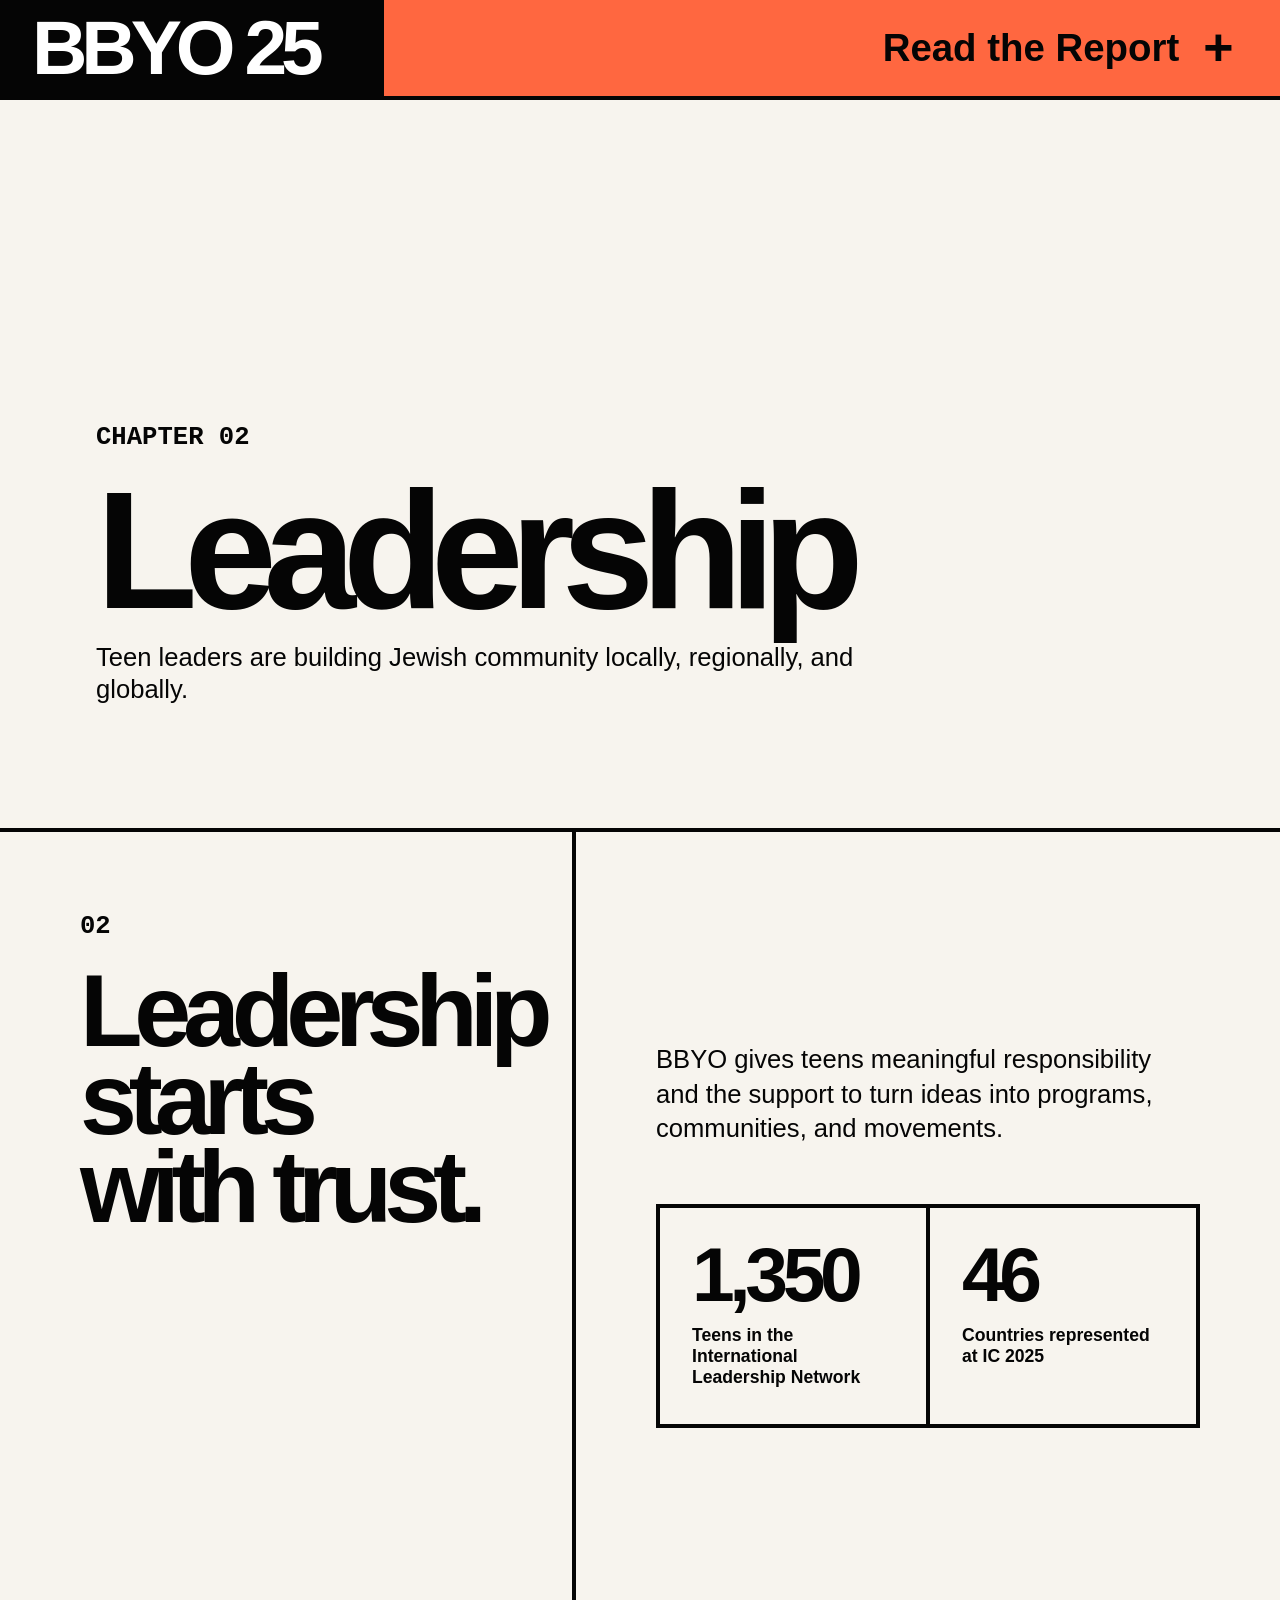
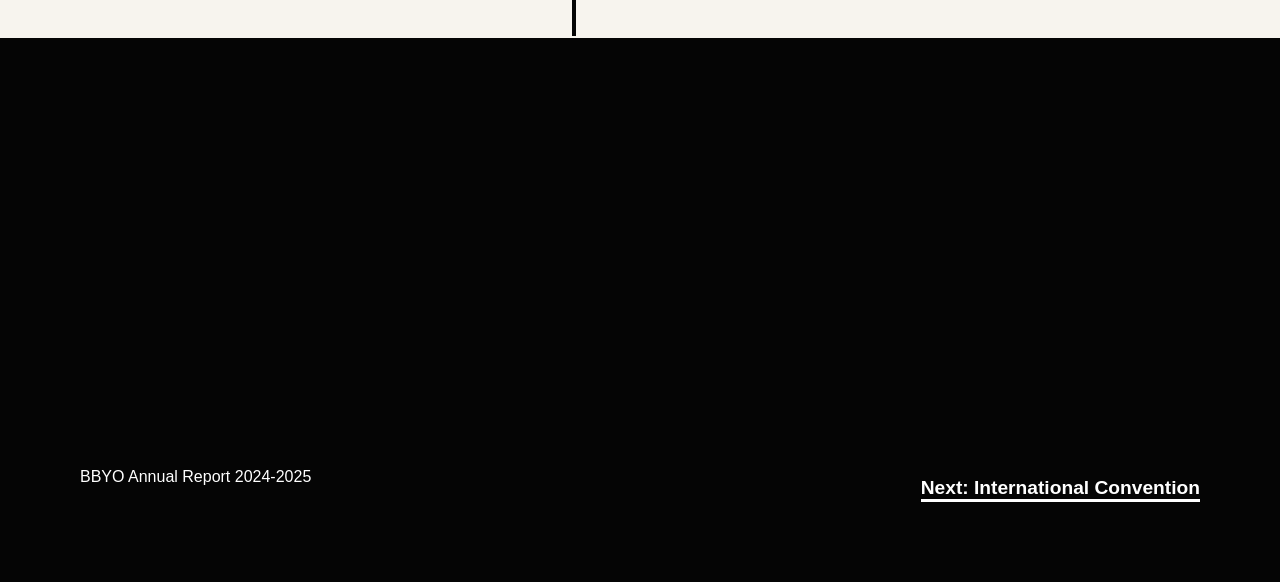
==== leadership.html @ 99edbc3a "Add files via upload" ====
<!DOCTYPE html>
<html lang="en">
<head>
  <meta charset="utf-8">
  <meta name="viewport" content="width=device-width, initial-scale=1">
  <title>Leadership - BBYO FY2025 Annual Report</title>
  <link rel="stylesheet" href="style.css">
  <script src="script.js" defer></script>
</head>

<body>
  <header class="site-header">
    <a class="site-logo" href="index.html" aria-label="BBYO FY2025 home">BBYO 25</a>
    <button class="report-toggle" type="button" aria-expanded="false" aria-controls="report-menu">
      <span>Read the Report</span>
      <span class="toggle-mark" aria-hidden="true">+</span>
    </button>
  </header>

  <div class="report-menu" id="report-menu" aria-hidden="true">
    <div class="report-menu-top">
      <h2>Report Chapters</h2>
      <button class="report-close" type="button" aria-label="Close report menu">x</button>
    </div>

    <nav class="chapter-menu" aria-label="Report chapters">
      <a href="index.html#numbers"><span>01</span>Year in Numbers</a>
      <a href="leadership.html"><span>02</span>Leadership</a>
      <a href="index.html#ic"><span>03</span>International Convention</a>
      <a href="index.html#global"><span>04</span>Global Reach</a>
      <a href="index.html#stories"><span>05</span>Impact Stories</a>
    </nav>

    <p class="report-menu-foot">BBYO Annual Report 2024-2025</p>
  </div>

  <main>
    <section class="hero">
      <p class="eyebrow">Chapter 02</p>
      <h1>Leadership</h1>
      <p>
        Teen leaders are building Jewish community locally, regionally,
        and globally.
      </p>
    </section>

    <section class="chapter-section">
      <aside class="chapter-aside">
        <p class="section-number">02</p>
        <h2>Leadership starts with trust.</h2>
      </aside>

      <div class="chapter-content">
        <p>
          BBYO gives teens meaningful responsibility and the support to turn
          ideas into programs, communities, and movements.
        </p>

        <div class="stat-grid">
          <article class="stat-card">
            <strong>1,350</strong>
            <span>Teens in the International Leadership Network</span>
          </article>

          <article class="stat-card">
            <strong>46</strong>
            <span>Countries represented at IC 2025</span>
          </article>
        </div>
      </div>
    </section>
  </main>

  <footer class="site-footer">
    <p>BBYO Annual Report 2024-2025</p>
    <a href="index.html#ic">Next: International Convention</a>
  </footer>
</body>
</html>
---- style.css ----
:root {
  --ink: #050505;
  --paper: #f7f4ee;
  --orange: #ff6740;
  --line: #050505;
}

* {
  box-sizing: border-box;
}

html {
  min-width: 320px;
  scroll-behavior: smooth;
}

body {
  margin: 0;
  color: var(--ink);
  background: var(--paper);
  font-family: Arial, Helvetica, sans-serif;
}

body.menu-open {
  overflow: hidden;
}

a {
  color: inherit;
}

p,
h1,
h2,
h3 {
  margin-top: 0;
}

.site-header {
  position: sticky;
  top: 0;
  z-index: 20;
  display: grid;
  grid-template-columns: 30% 70%;
  min-height: 96px;
  border-bottom: 4px solid var(--line);
}

.site-logo,
.report-toggle {
  display: flex;
  align-items: center;
  min-height: 96px;
  border: 0;
  color: #fff;
  text-decoration: none;
}

.site-logo {
  padding: 0 2rem;
  background: var(--ink);
  font-size: clamp(2rem, 6vw, 5.5rem);
  font-weight: 900;
  line-height: 0.9;
  letter-spacing: -0.08em;
}

.report-toggle {
  justify-content: flex-end;
  gap: 1.5rem;
  width: 100%;
  padding: 0 3rem;
  color: var(--ink);
  background: var(--orange);
  font: inherit;
  font-size: clamp(1.25rem, 3vw, 3rem);
  font-weight: 800;
  cursor: pointer;
}

.toggle-mark {
  width: 1ch;
  font-size: 1.35em;
  line-height: 1;
}

.report-menu {
  position: fixed;
  inset: 0;
  z-index: 30;
  display: grid;
  grid-template-rows: auto 1fr auto;
  padding: clamp(1.5rem, 4vw, 3rem);
  background: var(--orange);
  transform: translateY(-100%);
  visibility: hidden;
  transition: transform 260ms ease, visibility 260ms ease;
}

body.menu-open .report-menu {
  transform: translateY(0);
  visibility: visible;
}

.report-menu-top {
  display: flex;
  align-items: start;
  justify-content: space-between;
  gap: 2rem;
}

.report-menu-top h2 {
  font-size: clamp(2rem, 4vw, 4rem);
  line-height: 1;
}

.report-close {
  border: 0;
  background: transparent;
  color: var(--ink);
  font: inherit;
  font-size: clamp(2rem, 5vw, 4rem);
  font-weight: 800;
  line-height: 0.8;
  cursor: pointer;
}

.chapter-menu {
  align-self: end;
  display: grid;
  gap: 0;
}

.chapter-menu a {
  position: relative;
  display: flex;
  align-items: baseline;
  gap: clamp(1rem, 3vw, 3rem);
  border-top: 4px solid var(--line);
  padding: clamp(1rem, 2vw, 2rem) 2rem 1rem 0;
  text-decoration: none;
  font-size: clamp(4rem, 12vw, 11rem);
  font-weight: 900;
  line-height: 0.86;
  letter-spacing: -0.08em;
}

.chapter-menu a:last-child {
  border-bottom: 4px solid var(--line);
}

.chapter-menu span {
  min-width: 3ch;
  font-size: clamp(1.25rem, 3vw, 3rem);
  letter-spacing: 0;
}

.report-menu-foot {
  margin: 2rem 0 0;
  font-size: clamp(1rem, 2vw, 1.7rem);
  font-weight: 800;
  text-transform: uppercase;
}

.eyebrow,
.section-number {
  font-family: "Courier New", monospace;
  font-size: clamp(1rem, 2vw, 1.8rem);
  font-weight: 800;
  letter-spacing: 0;
  text-transform: uppercase;
}

.home-hero,
.hero {
  min-height: calc(92vh - 96px);
  display: grid;
  align-content: end;
  padding: 6rem;
  border-bottom: 4px solid var(--line);
  background: var(--paper);
}

.home-hero h1,
.hero h1 {
  max-width: 1100px;
  margin-bottom: 1.25rem;
  font-size: clamp(4.5rem, 13vw, 13rem);
  line-height: 0.86;
  letter-spacing: -0.08em;
}

.home-hero p,
.hero p {
  max-width: 760px;
  font-size: clamp(1.25rem, 2vw, 2rem);
  line-height: 1.25;
}

.full-band {
  padding: 6rem;
  border-bottom: 4px solid var(--line);
  background: #fff;
}

.band-heading h2 {
  max-width: 900px;
  font-size: clamp(3rem, 8vw, 8rem);
  line-height: 0.9;
  letter-spacing: -0.08em;
}

.split-section,
.chapter-section {
  display: grid;
  grid-template-columns: 45% 55%;
  min-height: 90vh;
  border-bottom: 4px solid var(--line);
}

.split-aside,
.chapter-aside {
  padding: 5rem;
  border-right: 4px solid var(--line);
}

.chapter-aside {
  position: sticky;
  top: 96px;
  align-self: start;
  min-height: calc(100vh - 96px);
}

.split-aside h2,
.chapter-aside h2 {
  font-size: clamp(3.5rem, 8vw, 9rem);
  line-height: 0.86;
  letter-spacing: -0.08em;
}

.split-content,
.chapter-content {
  padding: 5rem;
  display: grid;
  align-content: center;
  gap: 2rem;
}

.split-content h3 {
  max-width: 780px;
  font-size: clamp(2rem, 5vw, 5rem);
  line-height: 0.95;
  letter-spacing: -0.06em;
}

.split-content p,
.chapter-content p {
  max-width: 760px;
  font-size: clamp(1.25rem, 2vw, 2rem);
  line-height: 1.35;
}

.split-content a,
.site-footer a {
  width: fit-content;
  border-bottom: 3px solid currentColor;
  font-size: 1.2rem;
  font-weight: 800;
  text-decoration: none;
}

.stats-grid,
.stat-grid {
  display: grid;
  grid-template-columns: repeat(2, minmax(0, 1fr));
  border-top: 4px solid var(--line);
  border-left: 4px solid var(--line);
}

.stat-card {
  min-height: 220px;
  padding: 2rem;
  border-right: 4px solid var(--line);
  border-bottom: 4px solid var(--line);
  background: var(--paper);
}

.stat-card strong {
  display: block;
  margin-bottom: 1rem;
  font-size: clamp(2.75rem, 6vw, 6rem);
  line-height: 0.9;
  letter-spacing: -0.07em;
}

.stat-card span {
  font-size: 1.1rem;
  font-weight: 800;
}

.site-footer {
  min-height: 60vh;
  padding: 5rem;
  display: flex;
  align-items: end;
  justify-content: space-between;
  gap: 2rem;
  background: var(--ink);
  color: #fff;
}

@media (max-width: 800px) {
  .site-header {
    grid-template-columns: 42% 58%;
    min-height: 76px;
  }

  .site-logo,
  .report-toggle {
    min-height: 76px;
    padding: 0 1rem;
  }

  .report-toggle {
    gap: 0.75rem;
  }

  .home-hero,
  .hero,
  .full-band,
  .split-aside,
  .split-content,
  .chapter-aside,
  .chapter-content,
  .site-footer {
    padding: 2rem;
  }

  .home-hero,
  .hero {
    min-height: calc(82vh - 76px);
  }

  .split-section,
  .chapter-section {
    grid-template-columns: 1fr;
  }

  .split-aside,
  .chapter-aside {
    position: static;
    min-height: auto;
    border-right: 0;
    border-bottom: 4px solid var(--line);
  }

  .stats-grid,
  .stat-grid {
    grid-template-columns: 1fr;
  }

  .chapter-menu a {
    padding-right: 0;
  }

  .site-footer {
    display: grid;
  }
}
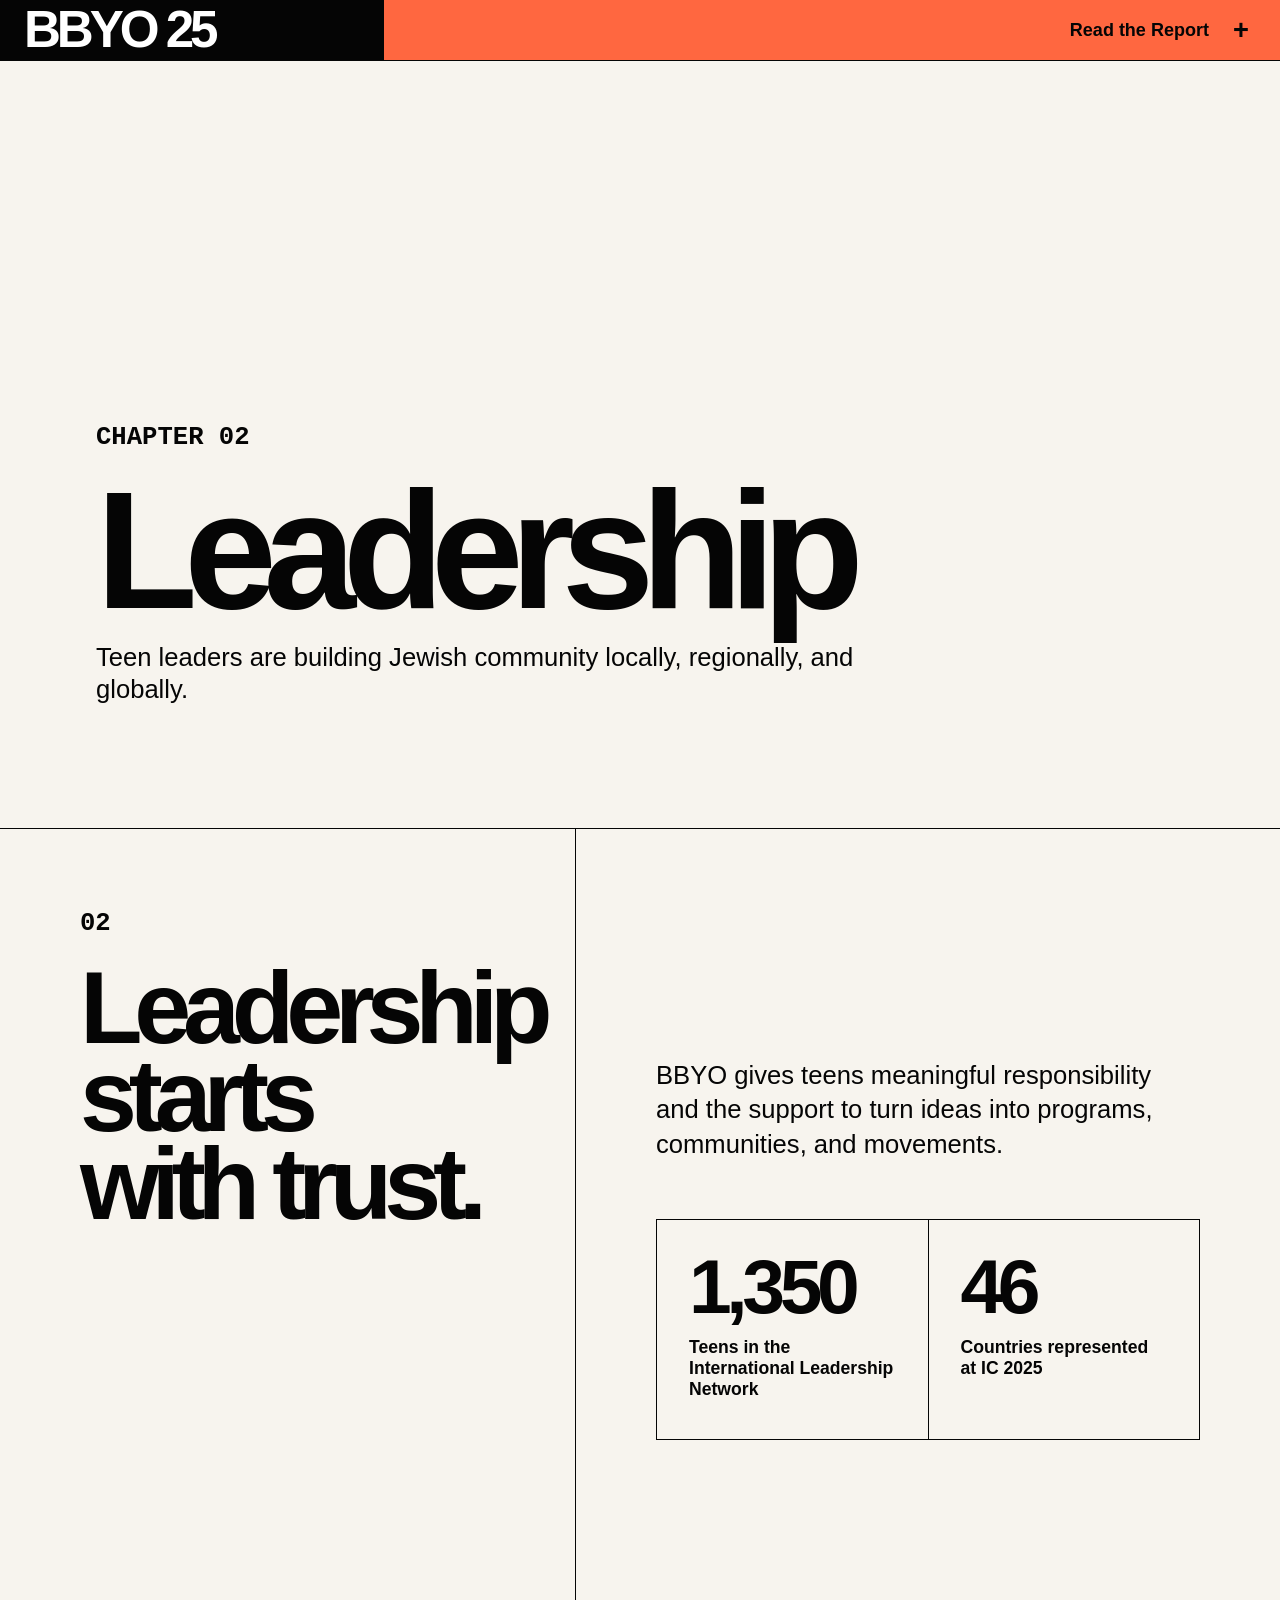
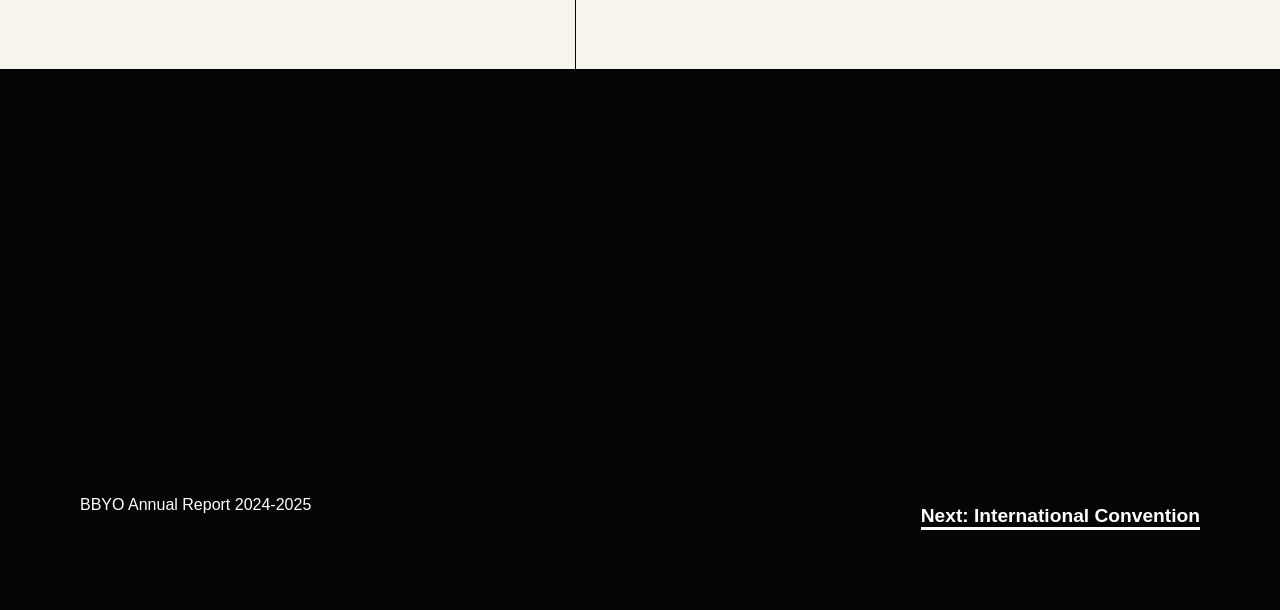
==== commit f688e6cc: "Add leadership letter page" ====
--- a/leadership.html
+++ b/leadership.html
@@ -24,11 +24,12 @@
     </div>
 
     <nav class="chapter-menu" aria-label="Report chapters">
-      <a href="index.html#numbers"><span>01</span>Year in Numbers</a>
-      <a href="leadership.html"><span>02</span>Leadership</a>
-      <a href="index.html#ic"><span>03</span>International Convention</a>
-      <a href="index.html#global"><span>04</span>Global Reach</a>
-      <a href="index.html#stories"><span>05</span>Impact Stories</a>
+      <a href="letter.html"><span>01</span>Letter from Leadership</a>
+      <a href="index.html#numbers"><span>02</span>Year in Numbers</a>
+      <a href="leadership.html"><span>03</span>Leadership</a>
+      <a href="index.html#ic"><span>04</span>International Convention</a>
+      <a href="index.html#global"><span>05</span>Global Reach</a>
+      <a href="index.html#stories"><span>06</span>Impact Stories</a>
     </nav>
 
     <p class="report-menu-foot">BBYO Annual Report 2024-2025</p>
--- a/style.css
+++ b/style.css
@@ -41,46 +41,47 @@
   top: 0;
   z-index: 20;
   display: grid;
-  grid-template-columns: 30% 70%;
-  min-height: 96px;
-  border-bottom: 4px solid var(--line);
+  grid-template-columns: minmax(360px, 30%) 1fr;
+  min-height: 60px;
+  border-bottom: 1px solid var(--line);
 }
 
 .site-logo,
 .report-toggle {
   display: flex;
   align-items: center;
-  min-height: 96px;
+  min-height: 60px;
   border: 0;
   color: #fff;
   text-decoration: none;
 }
 
 .site-logo {
-  padding: 0 2rem;
+  padding: 0 1.5rem;
   background: var(--ink);
-  font-size: clamp(2rem, 6vw, 5.5rem);
+  font-size: clamp(1.75rem, 4vw, 3.75rem);
   font-weight: 900;
   line-height: 0.9;
   letter-spacing: -0.08em;
+  white-space: nowrap;
 }
 
 .report-toggle {
   justify-content: flex-end;
   gap: 1.5rem;
   width: 100%;
-  padding: 0 3rem;
+  padding: 0 2rem;
   color: var(--ink);
   background: var(--orange);
   font: inherit;
-  font-size: clamp(1.25rem, 3vw, 3rem);
+  font-size: 1.125rem;
   font-weight: 800;
   cursor: pointer;
 }
 
 .toggle-mark {
   width: 1ch;
-  font-size: 1.35em;
+  font-size: 1.7rem;
   line-height: 1;
 }
 
@@ -93,13 +94,16 @@
   padding: clamp(1.5rem, 4vw, 3rem);
   background: var(--orange);
   transform: translateY(-100%);
+  opacity: 0;
   visibility: hidden;
-  transition: transform 260ms ease, visibility 260ms ease;
+  transition: transform 220ms ease, opacity 160ms ease, visibility 0s linear 220ms;
 }
 
 body.menu-open .report-menu {
   transform: translateY(0);
+  opacity: 1;
   visibility: visible;
+  transition: transform 220ms ease, opacity 160ms ease;
 }
 
 .report-menu-top {
@@ -110,7 +114,7 @@
 }
 
 .report-menu-top h2 {
-  font-size: clamp(2rem, 4vw, 4rem);
+  font-size: 1.125rem;
   line-height: 1;
 }
 
@@ -119,7 +123,7 @@
   background: transparent;
   color: var(--ink);
   font: inherit;
-  font-size: clamp(2rem, 5vw, 4rem);
+  font-size: 1.7rem;
   font-weight: 800;
   line-height: 0.8;
   cursor: pointer;
@@ -136,28 +140,28 @@
   display: flex;
   align-items: baseline;
   gap: clamp(1rem, 3vw, 3rem);
-  border-top: 4px solid var(--line);
+  border-top: 1px solid var(--line);
   padding: clamp(1rem, 2vw, 2rem) 2rem 1rem 0;
   text-decoration: none;
-  font-size: clamp(4rem, 12vw, 11rem);
+  font-size: 1.125rem;
   font-weight: 900;
-  line-height: 0.86;
-  letter-spacing: -0.08em;
+  line-height: 1.1;
+  letter-spacing: 0;
 }
 
 .chapter-menu a:last-child {
-  border-bottom: 4px solid var(--line);
+  border-bottom: 1px solid var(--line);
 }
 
 .chapter-menu span {
   min-width: 3ch;
-  font-size: clamp(1.25rem, 3vw, 3rem);
+  font-size: 1.125rem;
   letter-spacing: 0;
 }
 
 .report-menu-foot {
   margin: 2rem 0 0;
-  font-size: clamp(1rem, 2vw, 1.7rem);
+  font-size: 1.125rem;
   font-weight: 800;
   text-transform: uppercase;
 }
@@ -171,13 +175,29 @@
   text-transform: uppercase;
 }
 
+.video-hero {
+  aspect-ratio: 3.53808 / 1;
+  height: 425px;
+  min-height: 425px;
+  overflow: hidden;
+  border-bottom: 1px solid var(--line);
+  background: var(--ink);
+}
+
+.video-hero video {
+  display: block;
+  width: 100%;
+  height: 100%;
+  object-fit: cover;
+}
+
 .home-hero,
 .hero {
-  min-height: calc(92vh - 96px);
+  min-height: calc(92vh - 60px);
   display: grid;
   align-content: end;
   padding: 6rem;
-  border-bottom: 4px solid var(--line);
+  border-bottom: 1px solid var(--line);
   background: var(--paper);
 }
 
@@ -197,9 +217,78 @@
   line-height: 1.25;
 }
 
+.letter-section {
+  display: grid;
+  grid-template-columns: 45% 55%;
+  min-height: 72vh;
+  border-bottom: 1px solid var(--line);
+  background: #fff;
+}
+
+.letter-aside {
+  padding: 5rem;
+  border-right: 1px solid var(--line);
+}
+
+.letter-aside h2 {
+  max-width: 760px;
+  font-size: clamp(3rem, 7vw, 7rem);
+  line-height: 0.9;
+  letter-spacing: -0.08em;
+}
+
+.letter-content {
+  display: grid;
+  align-content: center;
+  gap: 1.5rem;
+  padding: 5rem;
+}
+
+.letter-content p {
+  max-width: 860px;
+  line-height: 1.22;
+}
+
+.letter-greeting,
+.letter-lede {
+  font-size: clamp(1.35rem, 2.3vw, 2.3rem);
+}
+
+.letter-greeting {
+  font-weight: 800;
+}
+
+.letter-support {
+  font-size: clamp(1.1rem, 1.5vw, 1.5rem);
+}
+
+.letter-signers {
+  display: grid;
+  grid-template-columns: repeat(2, minmax(0, 1fr));
+  gap: 0;
+  margin-top: 2rem;
+  border-top: 1px solid var(--line);
+  border-left: 1px solid var(--line);
+}
+
+.letter-signers p {
+  display: grid;
+  gap: 0.35rem;
+  margin: 0;
+  padding: 1rem;
+  border-right: 1px solid var(--line);
+  border-bottom: 1px solid var(--line);
+  font-size: 1rem;
+  line-height: 1.2;
+}
+
+.letter-signers span {
+  font-size: 0.9rem;
+}
+
 .full-band {
   padding: 6rem;
-  border-bottom: 4px solid var(--line);
+  border-bottom: 1px solid var(--line);
   background: #fff;
 }
 
@@ -215,20 +304,20 @@
   display: grid;
   grid-template-columns: 45% 55%;
   min-height: 90vh;
-  border-bottom: 4px solid var(--line);
+  border-bottom: 1px solid var(--line);
 }
 
 .split-aside,
 .chapter-aside {
   padding: 5rem;
-  border-right: 4px solid var(--line);
+  border-right: 1px solid var(--line);
 }
 
 .chapter-aside {
   position: sticky;
-  top: 96px;
+  top: 60px;
   align-self: start;
-  min-height: calc(100vh - 96px);
+  min-height: calc(100vh - 60px);
 }
 
 .split-aside h2,
@@ -261,7 +350,8 @@
 }
 
 .split-content a,
-.site-footer a {
+.site-footer a,
+.text-link {
   width: fit-content;
   border-bottom: 3px solid currentColor;
   font-size: 1.2rem;
@@ -269,19 +359,77 @@
   text-decoration: none;
 }
 
+.article-hero {
+  min-height: calc(72vh - 60px);
+  display: grid;
+  align-content: end;
+  padding: 6rem;
+  border-bottom: 1px solid var(--line);
+  background: var(--paper);
+}
+
+.article-hero h1 {
+  max-width: 1100px;
+  margin-bottom: 0;
+  font-size: clamp(4rem, 11vw, 11rem);
+  line-height: 0.86;
+  letter-spacing: -0.08em;
+}
+
+.letter-article {
+  display: grid;
+  grid-template-columns: 34% 66%;
+  border-bottom: 1px solid var(--line);
+  background: #fff;
+}
+
+.article-aside {
+  position: sticky;
+  top: 60px;
+  align-self: start;
+  min-height: calc(100vh - 60px);
+  padding: 5rem;
+  border-right: 1px solid var(--line);
+}
+
+.article-aside h2 {
+  font-size: clamp(2.5rem, 5vw, 5.5rem);
+  line-height: 0.9;
+  letter-spacing: -0.08em;
+}
+
+.article-content {
+  max-width: 980px;
+  padding: 5rem;
+}
+
+.article-content p {
+  font-size: clamp(1.1rem, 1.45vw, 1.45rem);
+  line-height: 1.45;
+}
+
+.article-greeting,
+.article-closing {
+  font-weight: 800;
+}
+
+.article-signers {
+  margin-top: 3rem;
+}
+
 .stats-grid,
 .stat-grid {
   display: grid;
   grid-template-columns: repeat(2, minmax(0, 1fr));
-  border-top: 4px solid var(--line);
-  border-left: 4px solid var(--line);
+  border-top: 1px solid var(--line);
+  border-left: 1px solid var(--line);
 }
 
 .stat-card {
   min-height: 220px;
   padding: 2rem;
-  border-right: 4px solid var(--line);
-  border-bottom: 4px solid var(--line);
+  border-right: 1px solid var(--line);
+  border-bottom: 1px solid var(--line);
   background: var(--paper);
 }
 
@@ -327,6 +475,11 @@
 
   .home-hero,
   .hero,
+  .article-hero,
+  .article-aside,
+  .article-content,
+  .letter-aside,
+  .letter-content,
   .full-band,
   .split-aside,
   .split-content,
@@ -341,17 +494,39 @@
     min-height: calc(82vh - 76px);
   }
 
+  .video-hero {
+    aspect-ratio: 16 / 9;
+    height: auto;
+    min-height: 260px;
+  }
+
   .split-section,
-  .chapter-section {
+  .chapter-section,
+  .letter-article,
+  .letter-section {
     grid-template-columns: 1fr;
   }
 
   .split-aside,
-  .chapter-aside {
+  .chapter-aside,
+  .article-aside,
+  .letter-aside {
     position: static;
     min-height: auto;
     border-right: 0;
-    border-bottom: 4px solid var(--line);
+    border-bottom: 1px solid var(--line);
+  }
+
+  .letter-section {
+    min-height: auto;
+  }
+
+  .article-hero {
+    min-height: calc(62vh - 76px);
+  }
+
+  .letter-signers {
+    grid-template-columns: 1fr;
   }
 
   .stats-grid,
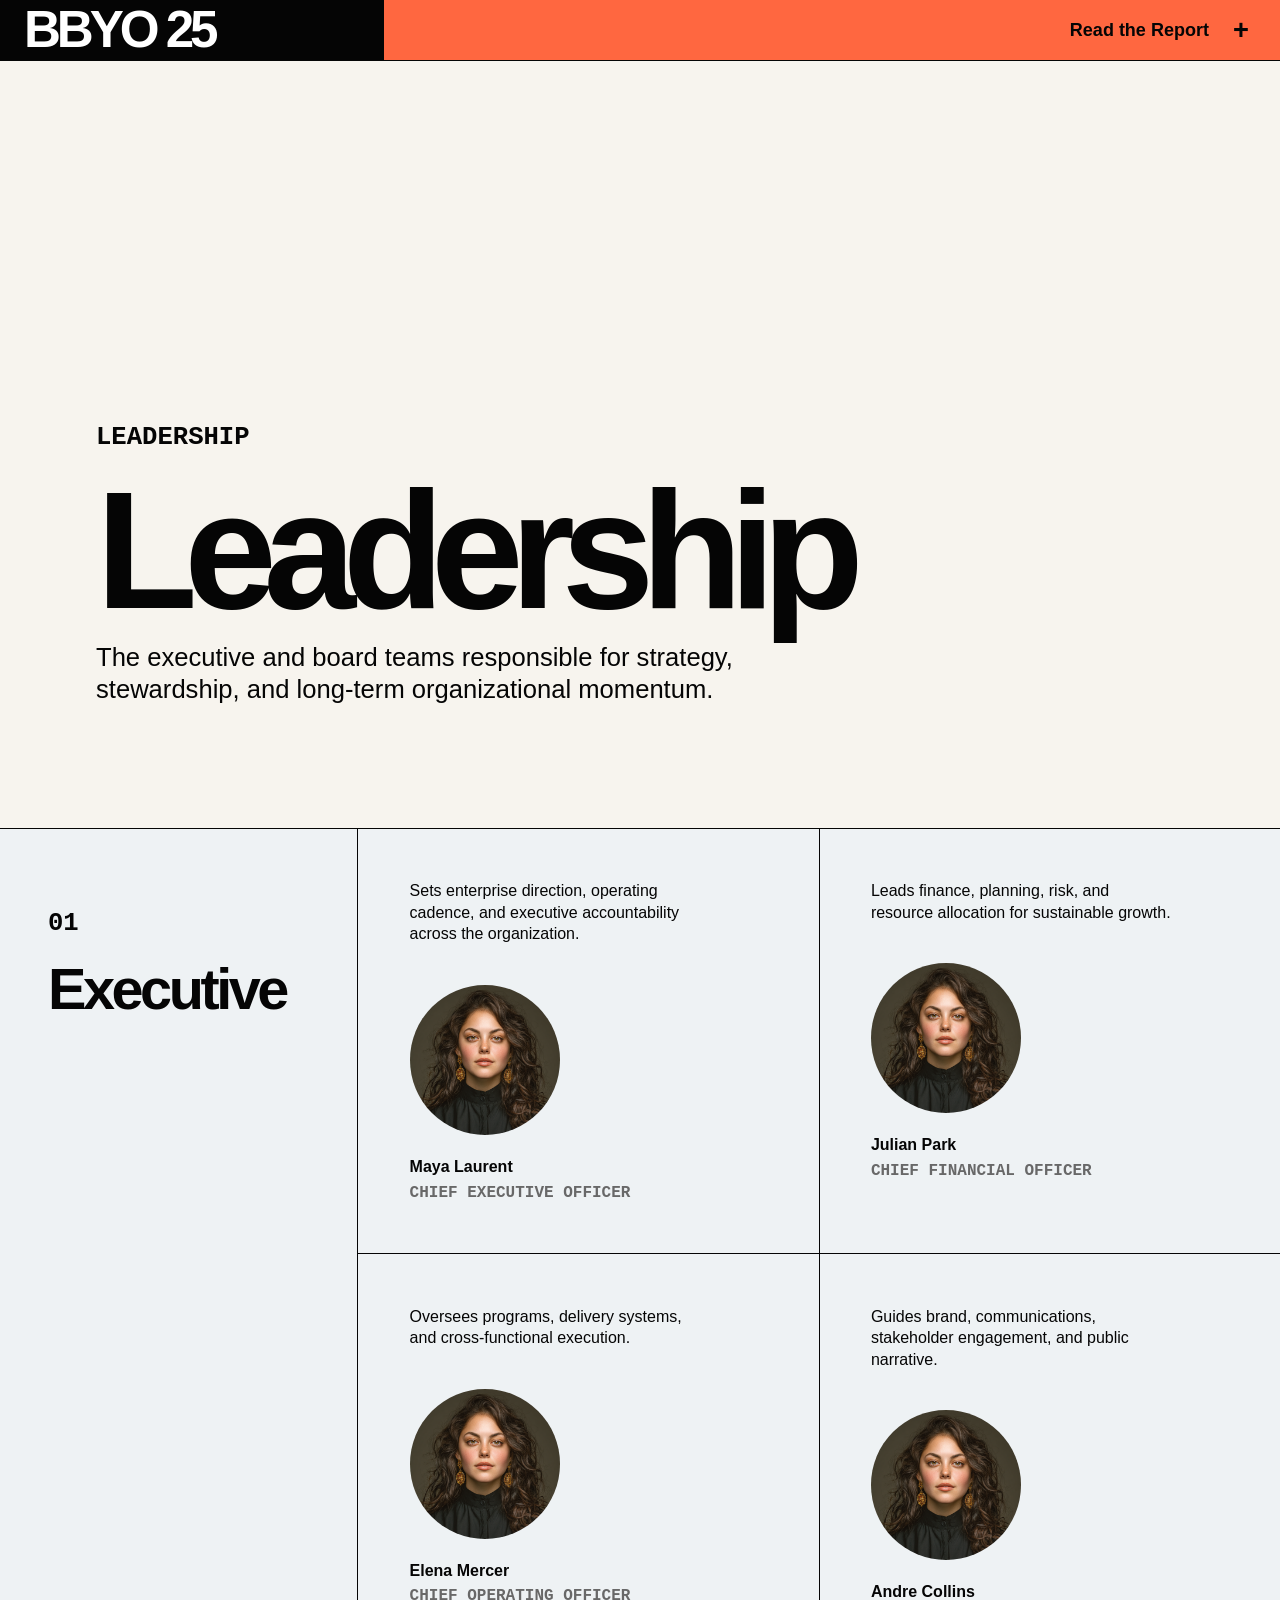
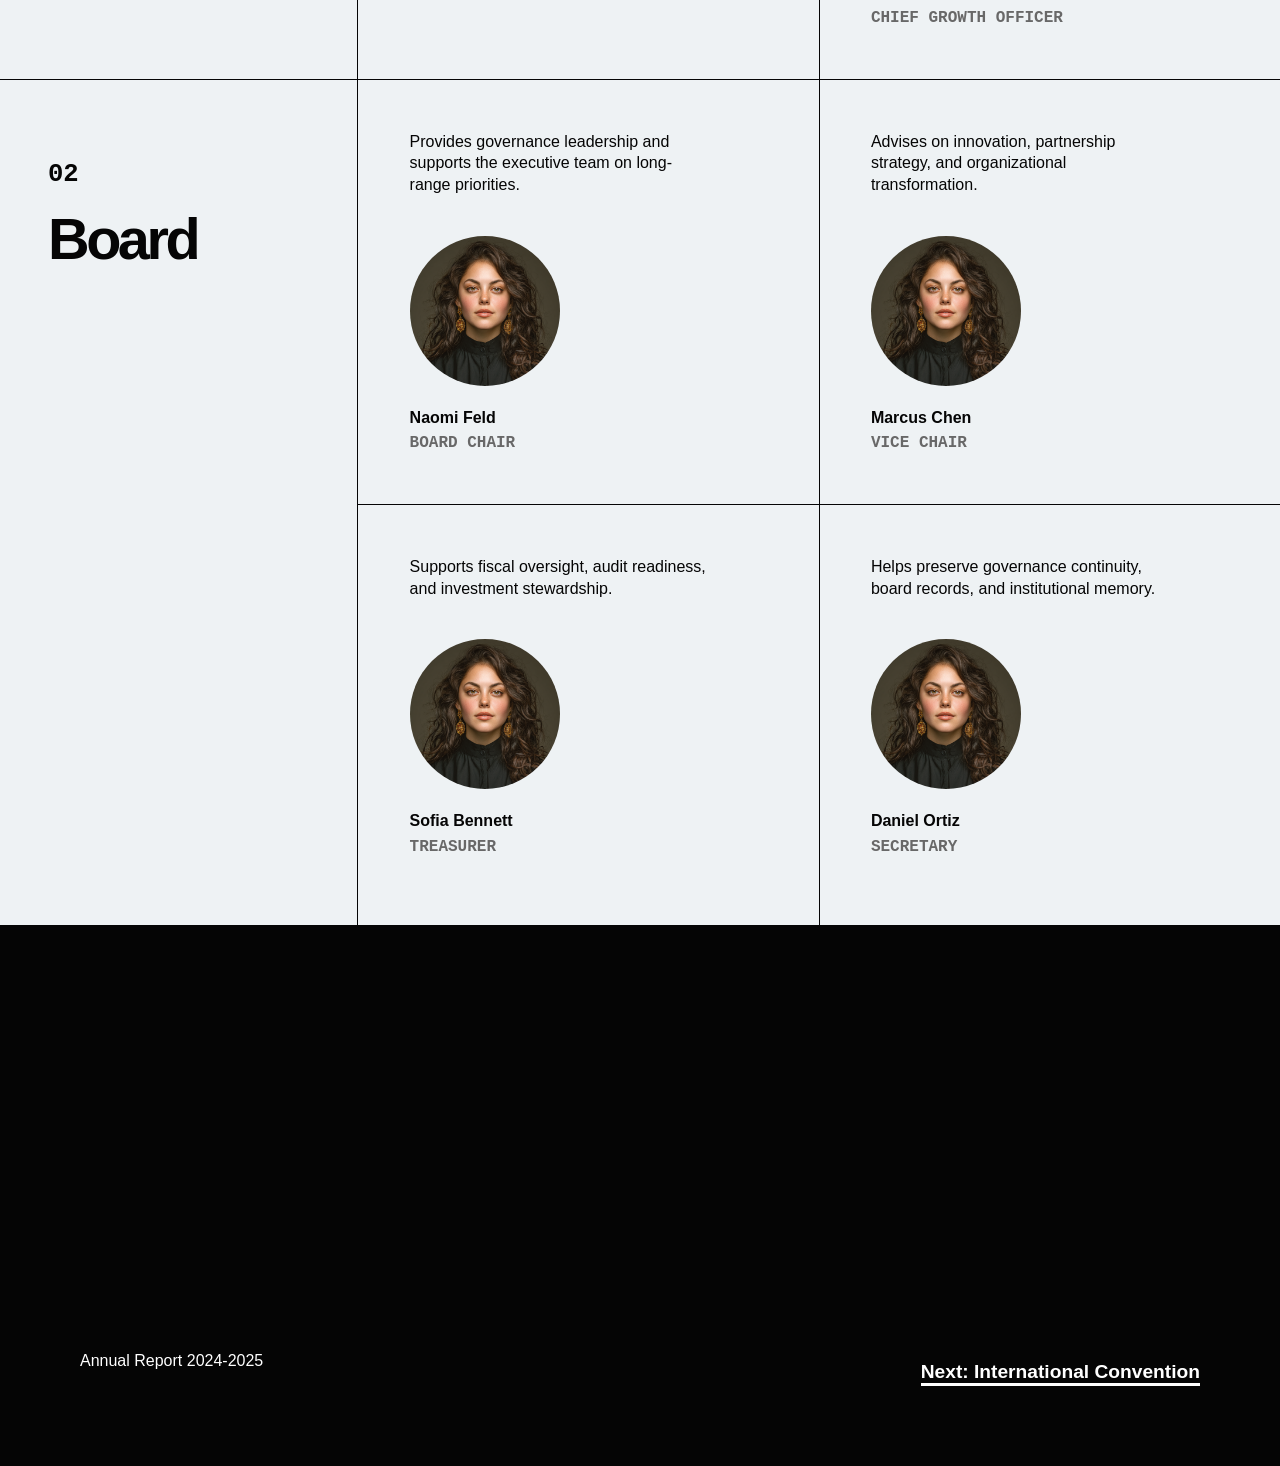
==== commit b2d37ecb: "Add leadership people sections" ====
--- a/leadership.html
+++ b/leadership.html
@@ -3,7 +3,7 @@
 <head>
   <meta charset="utf-8">
   <meta name="viewport" content="width=device-width, initial-scale=1">
-  <title>Leadership - BBYO FY2025 Annual Report</title>
+  <title>Leadership - Annual Report</title>
   <link rel="stylesheet" href="style.css">
   <script src="script.js" defer></script>
 </head>
@@ -36,44 +36,92 @@
   </div>
 
   <main>
-    <section class="hero">
-      <p class="eyebrow">Chapter 02</p>
+    <section class="hero leadership-hero">
+      <p class="eyebrow">Leadership</p>
       <h1>Leadership</h1>
       <p>
-        Teen leaders are building Jewish community locally, regionally,
-        and globally.
+        The executive and board teams responsible for strategy, stewardship,
+        and long-term organizational momentum.
       </p>
     </section>
 
-    <section class="chapter-section">
-      <aside class="chapter-aside">
-        <p class="section-number">02</p>
-        <h2>Leadership starts with trust.</h2>
+    <section class="people-section" id="executive">
+      <aside class="people-aside">
+        <p class="section-number">01</p>
+        <h2>Executive</h2>
       </aside>
 
-      <div class="chapter-content">
-        <p>
-          BBYO gives teens meaningful responsibility and the support to turn
-          ideas into programs, communities, and movements.
-        </p>
+      <div class="people-grid">
+        <article class="people-card">
+          <p class="people-note">Sets enterprise direction, operating cadence, and executive accountability across the organization.</p>
+          <img src="assets/leadership-portrait.png" alt="">
+          <h3>Maya Laurent</h3>
+          <p class="people-role">Chief Executive Officer</p>
+        </article>
 
-        <div class="stat-grid">
-          <article class="stat-card">
-            <strong>1,350</strong>
-            <span>Teens in the International Leadership Network</span>
-          </article>
+        <article class="people-card">
+          <p class="people-note">Leads finance, planning, risk, and resource allocation for sustainable growth.</p>
+          <img src="assets/leadership-portrait.png" alt="">
+          <h3>Julian Park</h3>
+          <p class="people-role">Chief Financial Officer</p>
+        </article>
 
-          <article class="stat-card">
-            <strong>46</strong>
-            <span>Countries represented at IC 2025</span>
-          </article>
-        </div>
+        <article class="people-card">
+          <p class="people-note">Oversees programs, delivery systems, and cross-functional execution.</p>
+          <img src="assets/leadership-portrait.png" alt="">
+          <h3>Elena Mercer</h3>
+          <p class="people-role">Chief Operating Officer</p>
+        </article>
+
+        <article class="people-card">
+          <p class="people-note">Guides brand, communications, stakeholder engagement, and public narrative.</p>
+          <img src="assets/leadership-portrait.png" alt="">
+          <h3>Andre Collins</h3>
+          <p class="people-role">Chief Growth Officer</p>
+        </article>
+      </div>
+    </section>
+
+    <section class="people-section" id="board">
+      <aside class="people-aside">
+        <p class="section-number">02</p>
+        <h2>Board</h2>
+      </aside>
+
+      <div class="people-grid">
+        <article class="people-card">
+          <p class="people-note">Provides governance leadership and supports the executive team on long-range priorities.</p>
+          <img src="assets/leadership-portrait.png" alt="">
+          <h3>Naomi Feld</h3>
+          <p class="people-role">Board Chair</p>
+        </article>
+
+        <article class="people-card">
+          <p class="people-note">Advises on innovation, partnership strategy, and organizational transformation.</p>
+          <img src="assets/leadership-portrait.png" alt="">
+          <h3>Marcus Chen</h3>
+          <p class="people-role">Vice Chair</p>
+        </article>
+
+        <article class="people-card">
+          <p class="people-note">Supports fiscal oversight, audit readiness, and investment stewardship.</p>
+          <img src="assets/leadership-portrait.png" alt="">
+          <h3>Sofia Bennett</h3>
+          <p class="people-role">Treasurer</p>
+        </article>
+
+        <article class="people-card">
+          <p class="people-note">Helps preserve governance continuity, board records, and institutional memory.</p>
+          <img src="assets/leadership-portrait.png" alt="">
+          <h3>Daniel Ortiz</h3>
+          <p class="people-role">Secretary</p>
+        </article>
       </div>
     </section>
   </main>
 
   <footer class="site-footer">
-    <p>BBYO Annual Report 2024-2025</p>
+    <p>Annual Report 2024-2025</p>
     <a href="index.html#ic">Next: International Convention</a>
   </footer>
 </body>
--- a/style.css
+++ b/style.css
@@ -12,6 +12,7 @@
 html {
   min-width: 320px;
   scroll-behavior: smooth;
+  overflow-x: hidden;
 }
 
 body {
@@ -19,6 +20,7 @@
   color: var(--ink);
   background: var(--paper);
   font-family: Arial, Helvetica, sans-serif;
+  overflow-x: hidden;
 }
 
 body.menu-open {
@@ -267,29 +269,64 @@
   grid-template-columns: repeat(2, minmax(0, 1fr));
   gap: 0;
   margin-top: 2rem;
-  border-top: 1px solid var(--line);
-  border-left: 1px solid var(--line);
-}
-
-.letter-signers p {
-  display: grid;
-  gap: 0.35rem;
+  padding: 1.25rem;
+  background: #eef2f4;
+}
+
+.signer-card {
+  display: grid;
+  justify-items: start;
+  gap: 0.55rem;
   margin: 0;
-  padding: 1rem;
-  border-right: 1px solid var(--line);
-  border-bottom: 1px solid var(--line);
+  padding: 1.25rem;
+  background: transparent;
+}
+
+.signer-card img {
+  width: 88px;
+  aspect-ratio: 1;
+  border-radius: 50%;
+  object-fit: cover;
+  object-position: center;
+  margin-bottom: 1rem;
+}
+
+.signer-card h3 {
+  margin: 0;
   font-size: 1rem;
+  line-height: 1;
+  letter-spacing: 0;
+}
+
+.signer-card p {
+  margin: 0;
+  color: #686868;
+  font-family: "Courier New", monospace;
+  font-size: 1rem;
+  font-weight: 800;
   line-height: 1.2;
-}
-
-.letter-signers span {
-  font-size: 0.9rem;
+  text-transform: uppercase;
 }
 
 .full-band {
   padding: 6rem;
   border-bottom: 1px solid var(--line);
   background: #fff;
+}
+
+.numbers-wall {
+  padding: 2rem;
+  overflow: hidden;
+  border-bottom: 1px solid var(--line);
+  background: var(--ink);
+  color: var(--ink);
+}
+
+.numbers-wall .band-heading {
+  display: grid;
+  grid-template-columns: 45% 55%;
+  margin-bottom: 2rem;
+  color: #fff;
 }
 
 .band-heading h2 {
@@ -299,6 +336,95 @@
   letter-spacing: -0.08em;
 }
 
+.numbers-grid {
+  display: grid;
+  grid-template-columns: repeat(3, minmax(0, 1fr));
+  grid-auto-rows: minmax(240px, auto);
+  gap: 0.5rem;
+  width: 100%;
+}
+
+.number-tile {
+  position: relative;
+  display: grid;
+  align-content: end;
+  min-width: 0;
+  min-height: 240px;
+  padding: clamp(1.25rem, 2vw, 2rem);
+  overflow: hidden;
+  background: #c8a8f5;
+  transform-origin: center;
+  transition: background-color 180ms ease, box-shadow 180ms ease, transform 180ms ease;
+}
+
+.number-tile:nth-child(2),
+.number-tile:nth-child(5) {
+  background: #f7f4ee;
+}
+
+.number-tile:nth-child(3) {
+  background: #ff6740;
+}
+
+.number-tile:nth-child(4),
+.number-tile:nth-child(6) {
+  background: #dce8ec;
+}
+
+.number-tile.is-featured {
+  grid-column: span 2;
+  grid-row: span 2;
+}
+
+.number-tile strong {
+  display: block;
+  max-width: 100%;
+  overflow-wrap: anywhere;
+  font-size: clamp(3rem, 6vw, 6.5rem);
+  line-height: 0.88;
+  letter-spacing: -0.06em;
+  transition: transform 220ms ease;
+}
+
+.number-tile span {
+  display: block;
+  max-width: 14ch;
+  margin-top: 0.75rem;
+  font-family: "Courier New", monospace;
+  font-size: clamp(1rem, 1.5vw, 1.35rem);
+  font-weight: 800;
+  line-height: 1.05;
+  text-transform: uppercase;
+}
+
+.number-tile p {
+  max-width: 34ch;
+  margin: 1.5rem 0 0;
+  font-size: clamp(1rem, 1.25vw, 1.2rem);
+  line-height: 1.25;
+  opacity: 0;
+  transform: translateY(0.75rem);
+  transition: opacity 220ms ease, transform 220ms ease;
+}
+
+.number-tile:hover,
+.number-tile:focus-within {
+  z-index: 2;
+  box-shadow: 0 0 0 1px var(--line), 0 18px 45px rgba(0, 0, 0, 0.24);
+  transform: scale(1.015);
+}
+
+.number-tile:hover strong,
+.number-tile:focus-within strong {
+  transform: translateY(-0.25rem);
+}
+
+.number-tile:hover p,
+.number-tile:focus-within p {
+  opacity: 1;
+  transform: translateY(0);
+}
+
 .split-section,
 .chapter-section {
   display: grid;
@@ -322,9 +448,82 @@
 
 .split-aside h2,
 .chapter-aside h2 {
-  font-size: clamp(3.5rem, 8vw, 9rem);
-  line-height: 0.86;
-  letter-spacing: -0.08em;
+  max-width: 100%;
+  overflow-wrap: anywhere;
+  font-size: clamp(2.75rem, 6vw, 6.5rem);
+  line-height: 0.9;
+  letter-spacing: -0.06em;
+}
+
+.people-section {
+  display: grid;
+  grid-template-columns: 28% 72%;
+  border-bottom: 1px solid var(--line);
+  background: #eef2f4;
+}
+
+.people-aside {
+  min-height: auto;
+  padding: 5rem 3rem;
+  border-right: 1px solid var(--line);
+  background: #eef2f4;
+}
+
+.people-aside h2 {
+  max-width: 100%;
+  white-space: nowrap;
+  font-size: clamp(2.5rem, 4.5vw, 4.75rem);
+  line-height: 0.9;
+  letter-spacing: -0.06em;
+}
+
+.people-grid {
+  display: grid;
+  grid-template-columns: repeat(2, minmax(0, 1fr));
+  gap: 1px;
+  background: var(--line);
+}
+
+.people-card {
+  display: grid;
+  align-content: start;
+  min-height: 420px;
+  padding: clamp(2rem, 4vw, 4rem);
+  border: 0;
+  background: #eef2f4;
+}
+
+.people-note {
+  max-width: 34ch;
+  font-size: 1rem;
+  line-height: 1.35;
+  letter-spacing: 0;
+}
+
+.people-card img {
+  width: clamp(96px, 12vw, 150px);
+  aspect-ratio: 1;
+  border-radius: 50%;
+  object-fit: cover;
+  object-position: center 22%;
+  margin-top: 1.5rem;
+}
+
+.people-card h3 {
+  margin: 1.5rem 0 0.6rem;
+  font-size: 1rem;
+  line-height: 1;
+  letter-spacing: 0;
+}
+
+.people-role {
+  margin: 0;
+  color: #686868;
+  font-family: "Courier New", monospace;
+  font-size: 1rem;
+  font-weight: 800;
+  line-height: 1.1;
+  text-transform: uppercase;
 }
 
 .split-content,
@@ -503,12 +702,14 @@
   .split-section,
   .chapter-section,
   .letter-article,
+  .people-section,
   .letter-section {
     grid-template-columns: 1fr;
   }
 
   .split-aside,
   .chapter-aside,
+  .people-aside,
   .article-aside,
   .letter-aside {
     position: static;
@@ -521,12 +722,48 @@
     min-height: auto;
   }
 
+  .numbers-wall {
+    padding: 1rem;
+  }
+
+  .numbers-wall .band-heading {
+    grid-template-columns: 1fr;
+    gap: 1rem;
+    margin-bottom: 1rem;
+  }
+
+  .numbers-grid {
+    grid-template-columns: 1fr;
+    grid-auto-rows: auto;
+  }
+
+  .number-tile,
+  .number-tile.is-featured {
+    grid-column: auto;
+    grid-row: auto;
+    min-height: 260px;
+  }
+
+  .number-tile p {
+    opacity: 1;
+    transform: none;
+  }
+
   .article-hero {
     min-height: calc(62vh - 76px);
   }
 
   .letter-signers {
     grid-template-columns: 1fr;
+  }
+
+  .people-grid {
+    grid-template-columns: 1fr;
+  }
+
+  .people-card,
+  .people-card:nth-child(even) {
+    min-height: 420px;
   }
 
   .stats-grid,
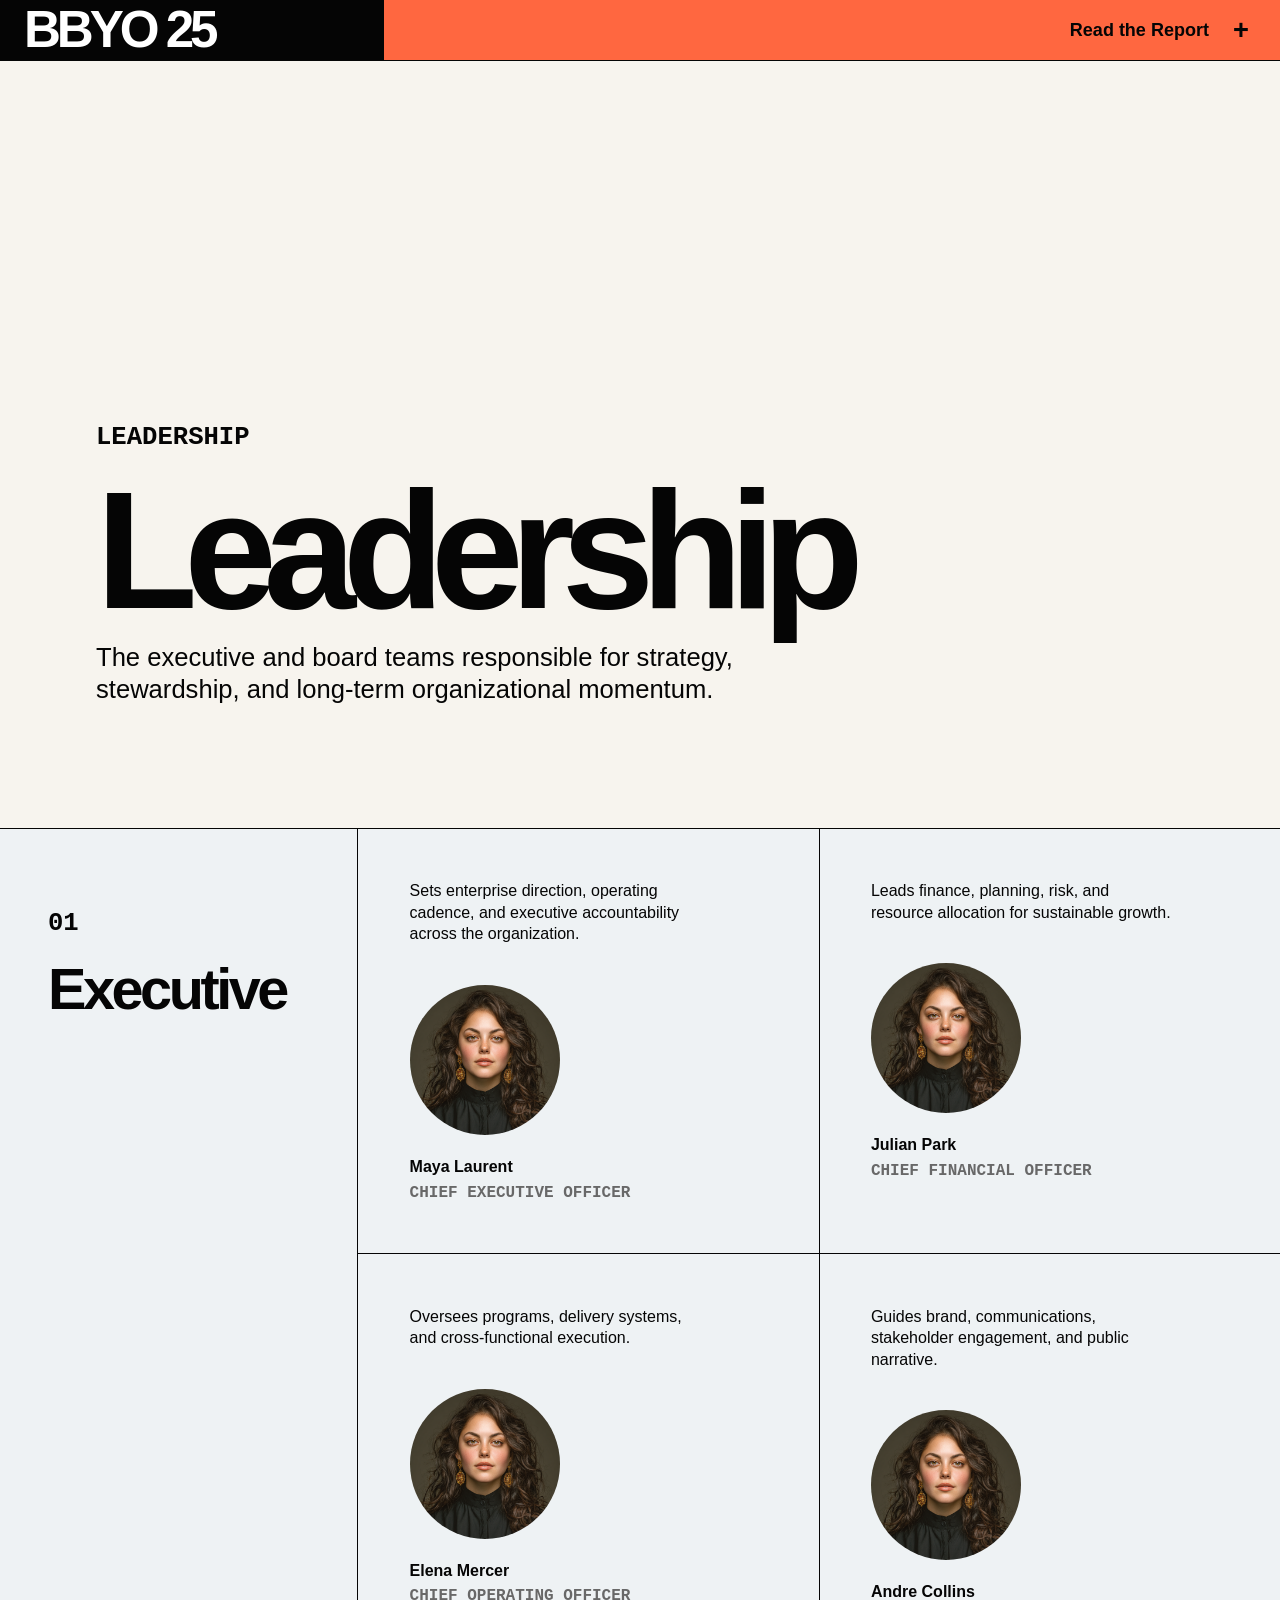
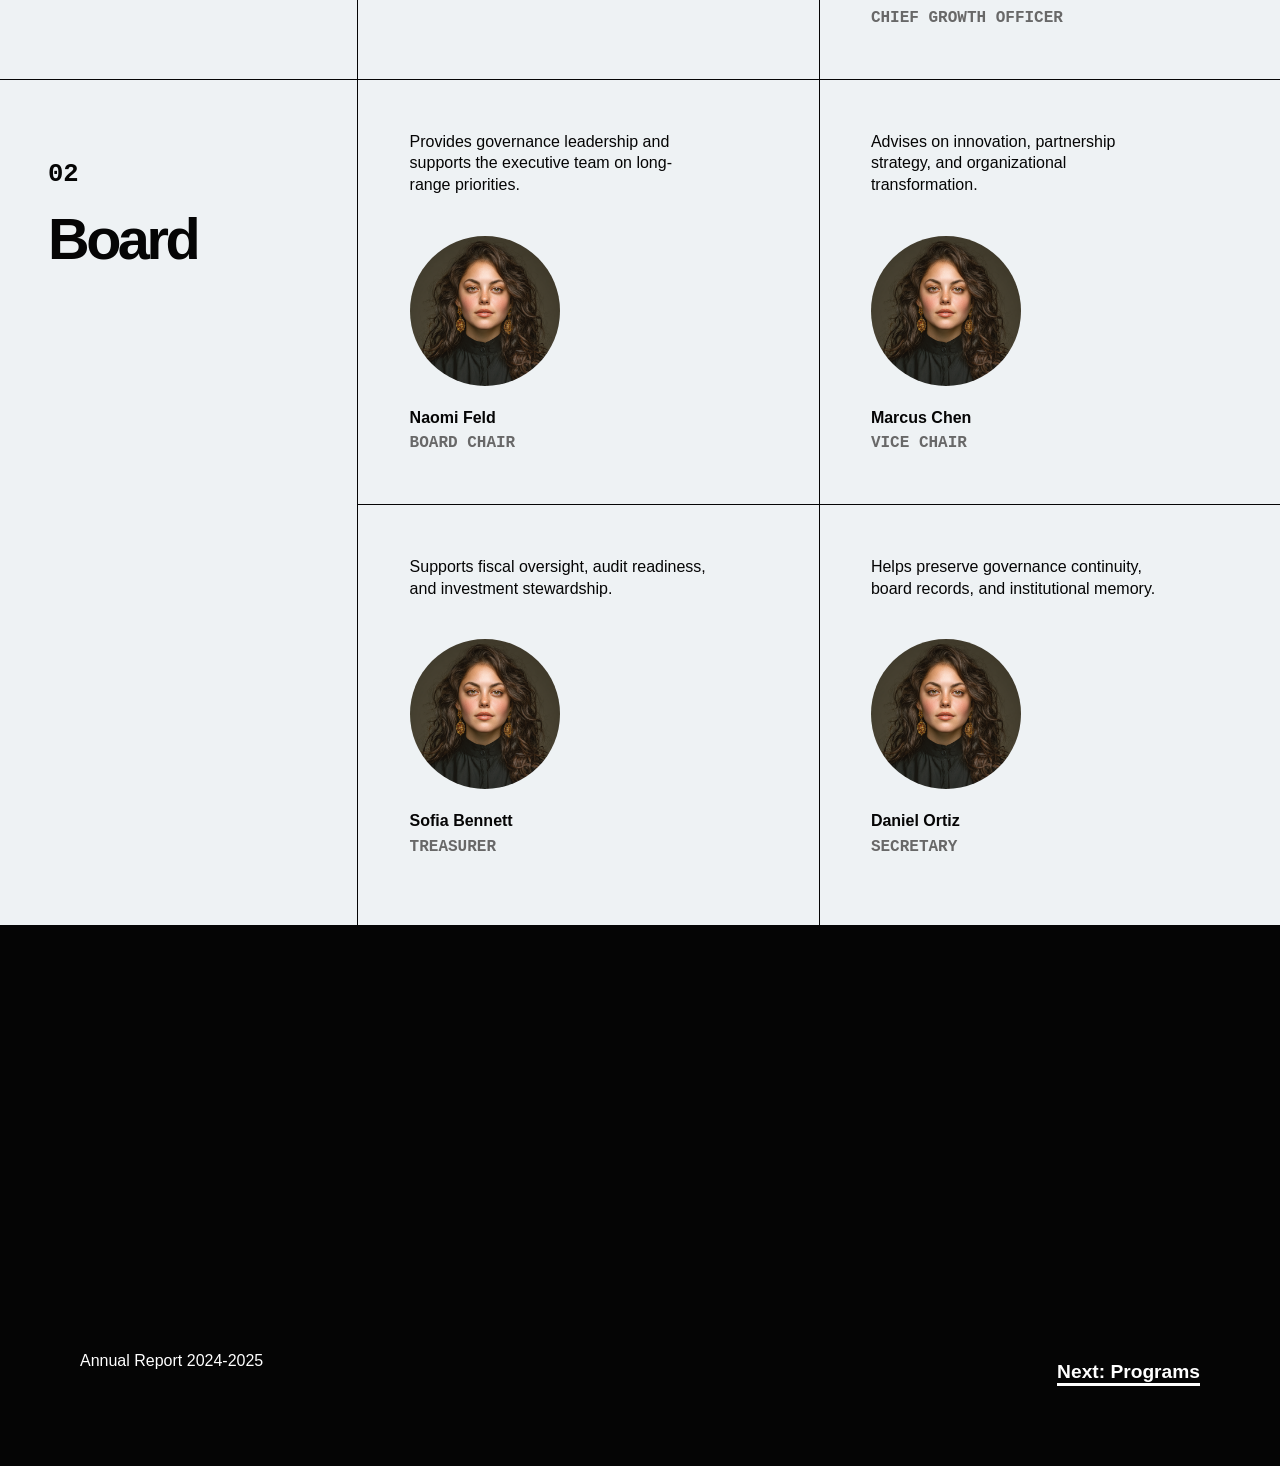
==== commit 45474096: "Rename convention section to programs" ====
--- a/leadership.html
+++ b/leadership.html
@@ -27,7 +27,7 @@
       <a href="letter.html"><span>01</span>Letter from Leadership</a>
       <a href="index.html#numbers"><span>02</span>Year in Numbers</a>
       <a href="leadership.html"><span>03</span>Leadership</a>
-      <a href="index.html#ic"><span>04</span>International Convention</a>
+      <a href="index.html#programs"><span>04</span>Programs</a>
       <a href="index.html#global"><span>05</span>Global Reach</a>
       <a href="index.html#stories"><span>06</span>Impact Stories</a>
     </nav>
@@ -122,7 +122,7 @@
 
   <footer class="site-footer">
     <p>Annual Report 2024-2025</p>
-    <a href="index.html#ic">Next: International Convention</a>
+    <a href="index.html#programs">Next: Programs</a>
   </footer>
 </body>
 </html>
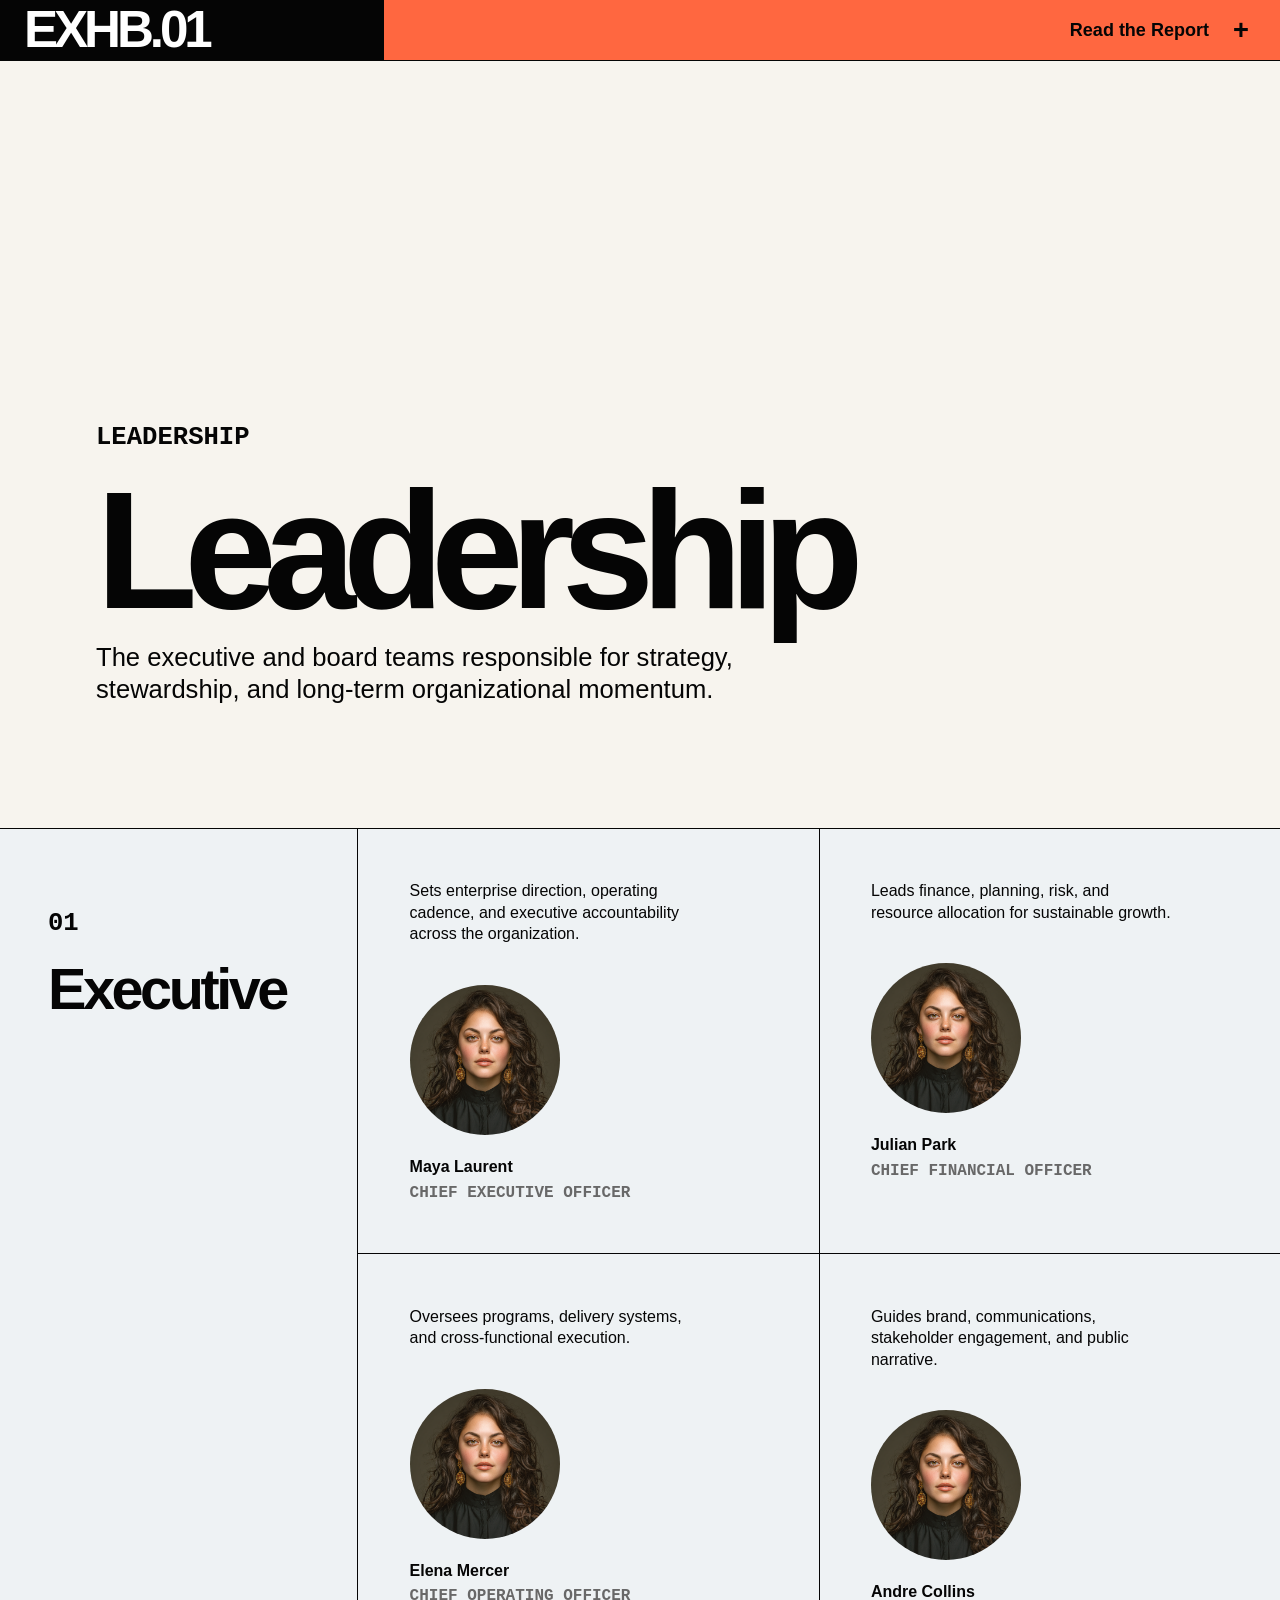
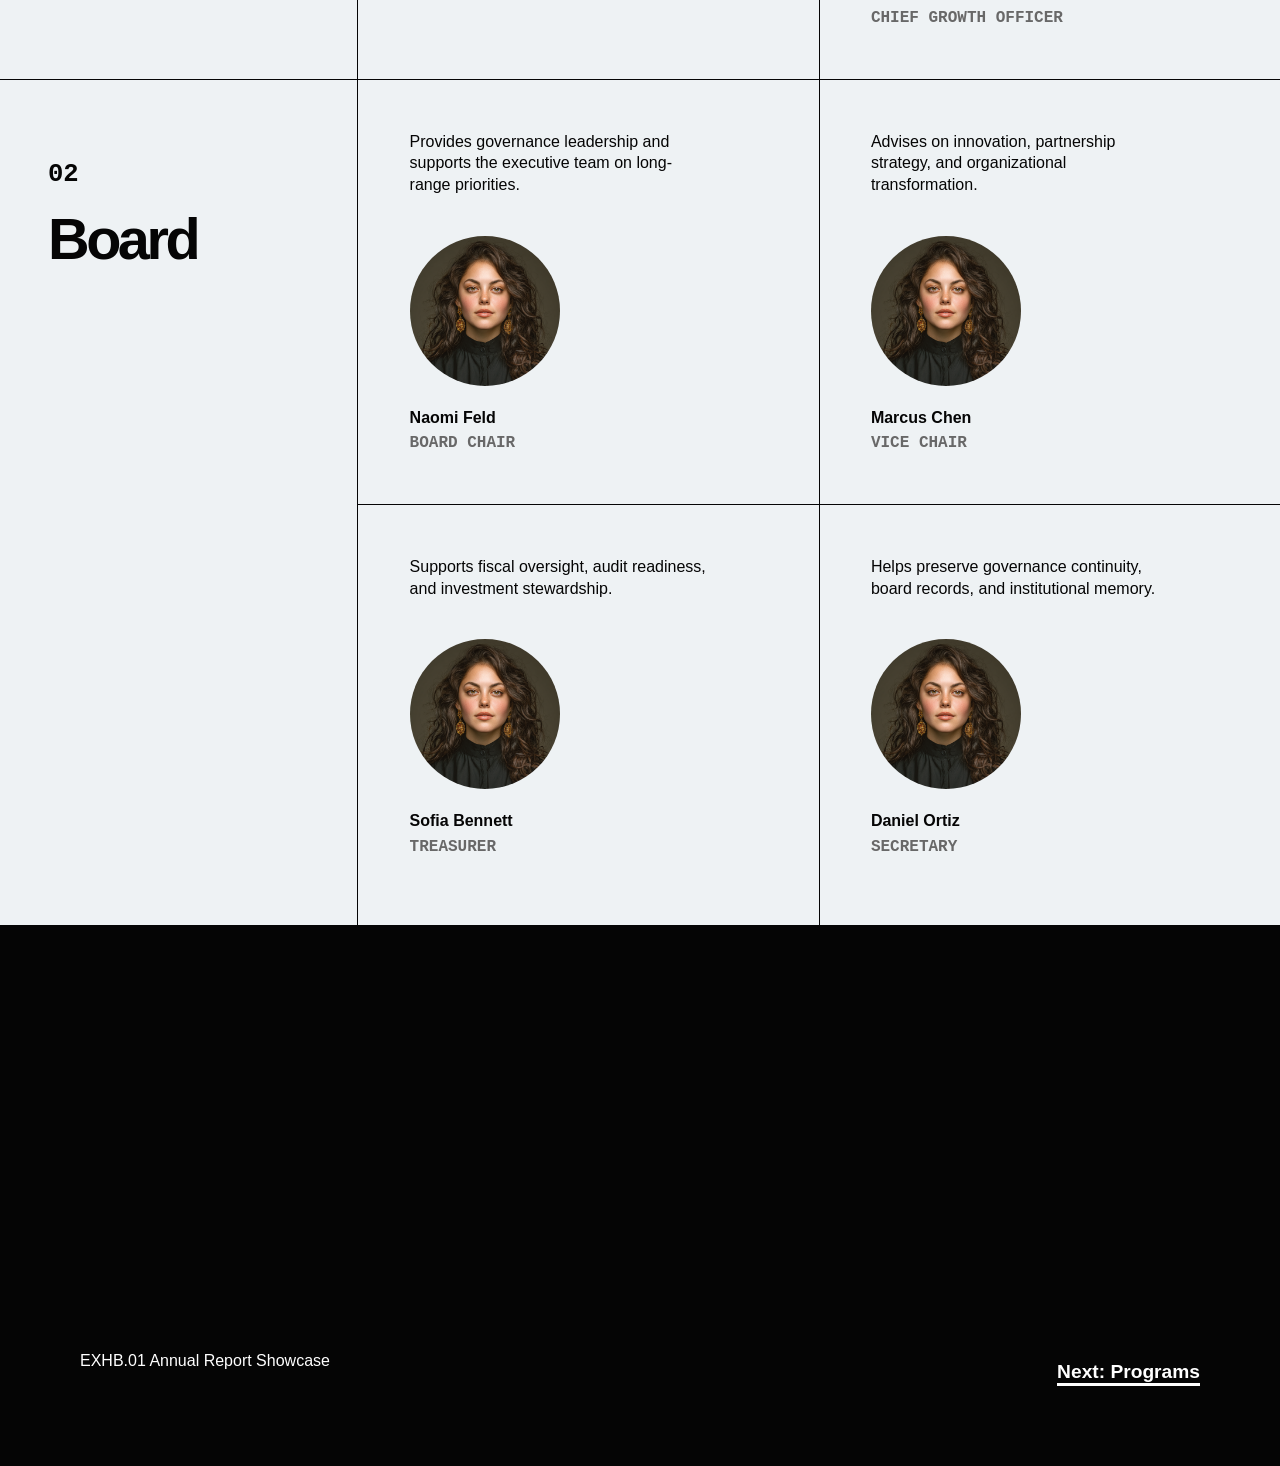
==== commit e5a3fd2f: "Update showcase branding and video band" ====
--- a/leadership.html
+++ b/leadership.html
@@ -10,7 +10,7 @@
 
 <body>
   <header class="site-header">
-    <a class="site-logo" href="index.html" aria-label="BBYO FY2025 home">BBYO 25</a>
+    <a class="site-logo" href="index.html" aria-label="EXHB.01 home">EXHB.01</a>
     <button class="report-toggle" type="button" aria-expanded="false" aria-controls="report-menu">
       <span>Read the Report</span>
       <span class="toggle-mark" aria-hidden="true">+</span>
@@ -28,11 +28,11 @@
       <a href="index.html#numbers"><span>02</span>Year in Numbers</a>
       <a href="leadership.html"><span>03</span>Leadership</a>
       <a href="index.html#programs"><span>04</span>Programs</a>
-      <a href="index.html#global"><span>05</span>Global Reach</a>
+      <a href="index.html#global"><span>05</span>Reach</a>
       <a href="index.html#stories"><span>06</span>Impact Stories</a>
     </nav>
 
-    <p class="report-menu-foot">BBYO Annual Report 2024-2025</p>
+    <p class="report-menu-foot">EXHB.01 Annual Report Showcase</p>
   </div>
 
   <main>
@@ -121,7 +121,7 @@
   </main>
 
   <footer class="site-footer">
-    <p>Annual Report 2024-2025</p>
+    <p>EXHB.01 Annual Report Showcase</p>
     <a href="index.html#programs">Next: Programs</a>
   </footer>
 </body>
--- a/style.css
+++ b/style.css
@@ -178,9 +178,9 @@
 }
 
 .video-hero {
-  aspect-ratio: 3.53808 / 1;
-  height: 425px;
-  min-height: 425px;
+  width: 100%;
+  height: 230px;
+  min-height: 230px;
   overflow: hidden;
   border-bottom: 1px solid var(--line);
   background: var(--ink);
@@ -201,6 +201,10 @@
   padding: 6rem;
   border-bottom: 1px solid var(--line);
   background: var(--paper);
+}
+
+.home-hero {
+  padding-top: 20px;
 }
 
 .home-hero h1,
@@ -423,6 +427,89 @@
 .number-tile:focus-within p {
   opacity: 1;
   transform: translateY(0);
+}
+
+.impact-section {
+  padding: 2rem;
+  border-bottom: 1px solid var(--line);
+  background: #fff;
+}
+
+.impact-heading {
+  display: grid;
+  grid-template-columns: 45% 55%;
+  margin-bottom: 2rem;
+}
+
+.impact-heading h2 {
+  max-width: 900px;
+  font-size: clamp(3rem, 8vw, 8rem);
+  line-height: 0.9;
+  letter-spacing: -0.08em;
+}
+
+.impact-grid {
+  display: grid;
+  grid-template-columns: repeat(2, minmax(0, 1fr));
+  gap: 1px;
+  background: var(--line);
+}
+
+.impact-card {
+  display: grid;
+  align-content: space-between;
+  min-height: 440px;
+  padding: clamp(1.75rem, 3vw, 3rem);
+  background: #eef2f4;
+}
+
+.impact-card-featured {
+  grid-column: 1 / -1;
+  min-height: 420px;
+}
+
+.quote-mark {
+  margin: 0 0 1.25rem;
+  font-size: clamp(2.5rem, 4vw, 4rem);
+  font-weight: 900;
+  line-height: 0.65;
+}
+
+.impact-card blockquote {
+  max-width: 28ch;
+  margin: 0;
+  font-size: clamp(1.2rem, 2vw, 2rem);
+  line-height: 1.28;
+  letter-spacing: -0.02em;
+}
+
+.impact-card-featured blockquote {
+  max-width: 42ch;
+  margin-left: 18%;
+  font-size: clamp(1.45rem, 2.25vw, 2.25rem);
+}
+
+.impact-person {
+  display: grid;
+  justify-items: start;
+  gap: 1rem;
+  margin-top: 3rem;
+}
+
+.impact-person img {
+  width: clamp(72px, 8vw, 110px);
+  aspect-ratio: 1;
+  border-radius: 50%;
+  object-fit: cover;
+  object-position: center;
+}
+
+.impact-person p {
+  margin: 0;
+  font-size: clamp(1.2rem, 1.8vw, 1.8rem);
+  font-weight: 800;
+  line-height: 1;
+  letter-spacing: -0.04em;
 }
 
 .split-section,
@@ -696,7 +783,7 @@
   .video-hero {
     aspect-ratio: 16 / 9;
     height: auto;
-    min-height: 260px;
+    min-height: 180px;
   }
 
   .split-section,
@@ -732,6 +819,32 @@
     margin-bottom: 1rem;
   }
 
+  .impact-section {
+    padding: 1rem;
+  }
+
+  .impact-heading {
+    grid-template-columns: 1fr;
+    gap: 1rem;
+    margin-bottom: 1rem;
+  }
+
+  .impact-grid {
+    grid-template-columns: 1fr;
+  }
+
+  .impact-card,
+  .impact-card-featured {
+    grid-column: auto;
+    min-height: 520px;
+  }
+
+  .impact-card blockquote,
+  .impact-card-featured blockquote {
+    max-width: 100%;
+    margin-left: 0;
+  }
+
   .numbers-grid {
     grid-template-columns: 1fr;
     grid-auto-rows: auto;
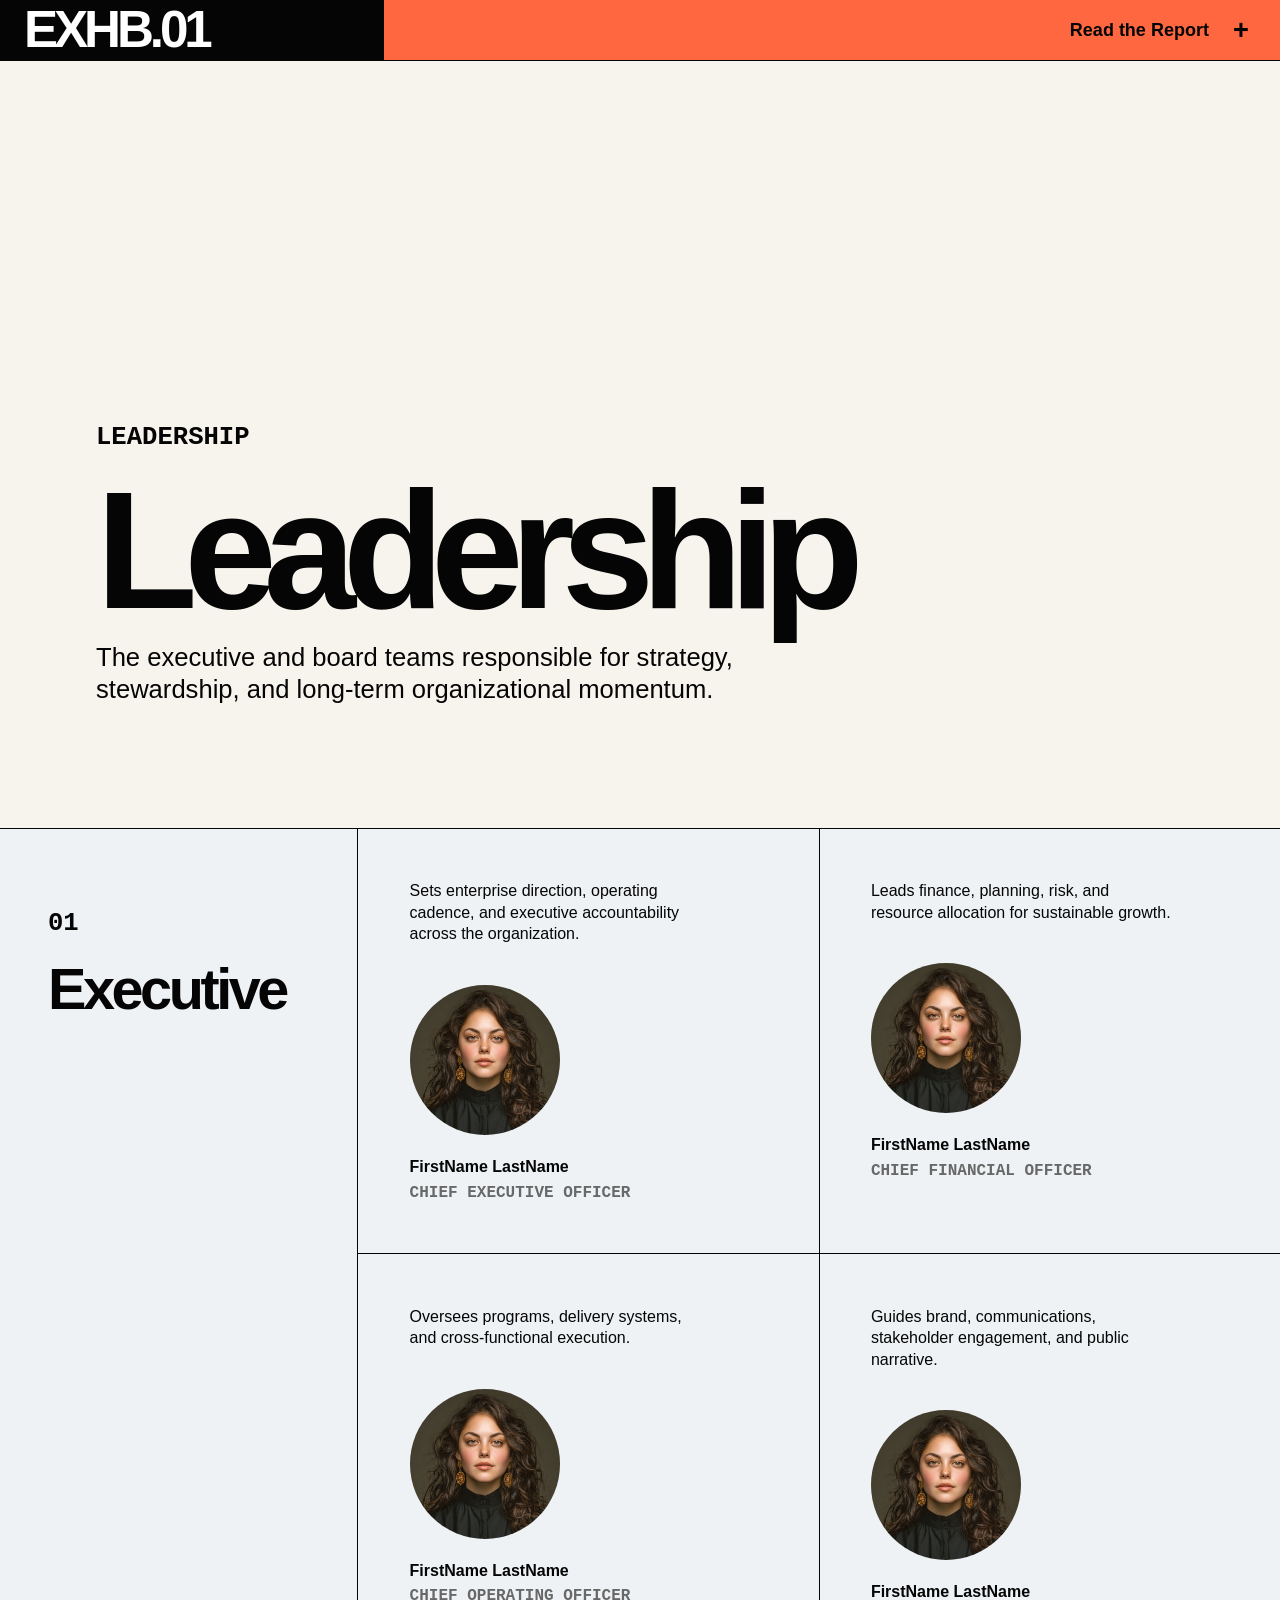
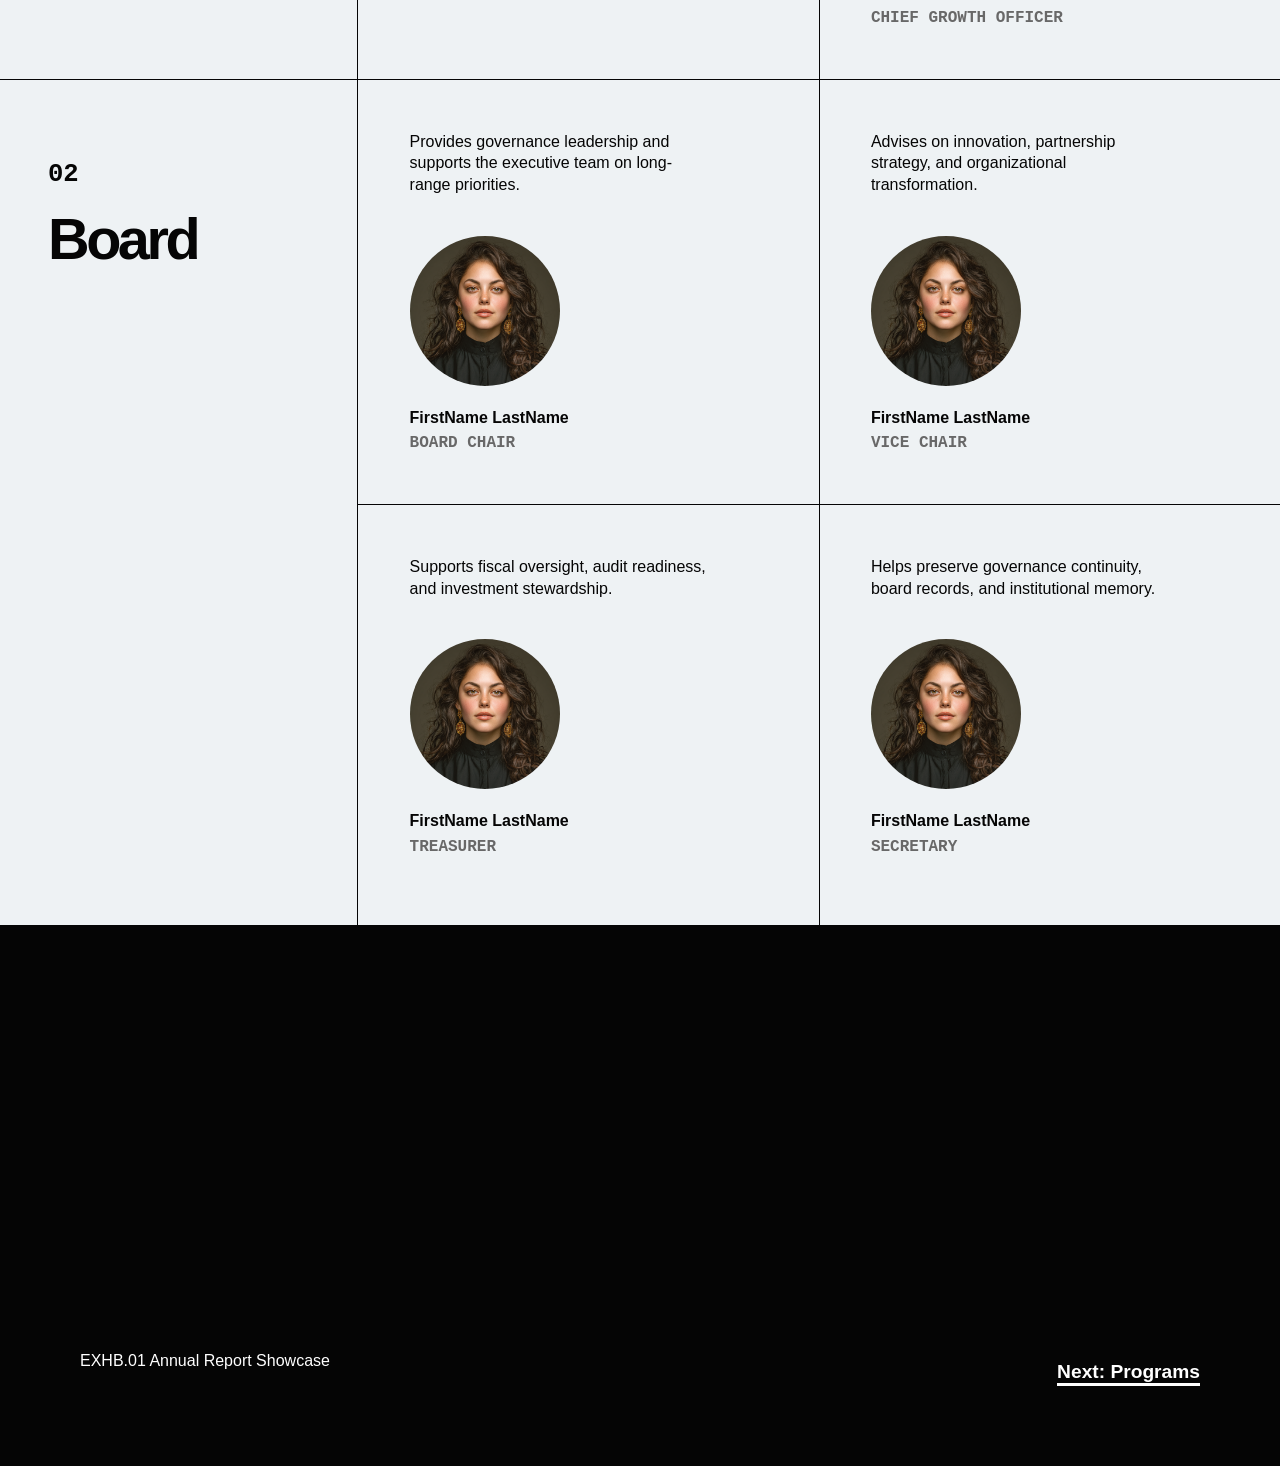
==== commit 6b470efb: "Use placeholder names on leadership page" ====
--- a/leadership.html
+++ b/leadership.html
@@ -24,7 +24,7 @@
     </div>
 
     <nav class="chapter-menu" aria-label="Report chapters">
-      <a href="letter.html"><span>01</span>Letter from Leadership</a>
+      <a href="letter.html"><span>01</span>Letter from the Showcase</a>
       <a href="index.html#numbers"><span>02</span>Year in Numbers</a>
       <a href="leadership.html"><span>03</span>Leadership</a>
       <a href="index.html#programs"><span>04</span>Programs</a>
@@ -55,28 +55,28 @@
         <article class="people-card">
           <p class="people-note">Sets enterprise direction, operating cadence, and executive accountability across the organization.</p>
           <img src="assets/leadership-portrait.png" alt="">
-          <h3>Maya Laurent</h3>
+          <h3>FirstName LastName</h3>
           <p class="people-role">Chief Executive Officer</p>
         </article>
 
         <article class="people-card">
           <p class="people-note">Leads finance, planning, risk, and resource allocation for sustainable growth.</p>
           <img src="assets/leadership-portrait.png" alt="">
-          <h3>Julian Park</h3>
+          <h3>FirstName LastName</h3>
           <p class="people-role">Chief Financial Officer</p>
         </article>
 
         <article class="people-card">
           <p class="people-note">Oversees programs, delivery systems, and cross-functional execution.</p>
           <img src="assets/leadership-portrait.png" alt="">
-          <h3>Elena Mercer</h3>
+          <h3>FirstName LastName</h3>
           <p class="people-role">Chief Operating Officer</p>
         </article>
 
         <article class="people-card">
           <p class="people-note">Guides brand, communications, stakeholder engagement, and public narrative.</p>
           <img src="assets/leadership-portrait.png" alt="">
-          <h3>Andre Collins</h3>
+          <h3>FirstName LastName</h3>
           <p class="people-role">Chief Growth Officer</p>
         </article>
       </div>
@@ -92,28 +92,28 @@
         <article class="people-card">
           <p class="people-note">Provides governance leadership and supports the executive team on long-range priorities.</p>
           <img src="assets/leadership-portrait.png" alt="">
-          <h3>Naomi Feld</h3>
+          <h3>FirstName LastName</h3>
           <p class="people-role">Board Chair</p>
         </article>
 
         <article class="people-card">
           <p class="people-note">Advises on innovation, partnership strategy, and organizational transformation.</p>
           <img src="assets/leadership-portrait.png" alt="">
-          <h3>Marcus Chen</h3>
+          <h3>FirstName LastName</h3>
           <p class="people-role">Vice Chair</p>
         </article>
 
         <article class="people-card">
           <p class="people-note">Supports fiscal oversight, audit readiness, and investment stewardship.</p>
           <img src="assets/leadership-portrait.png" alt="">
-          <h3>Sofia Bennett</h3>
+          <h3>FirstName LastName</h3>
           <p class="people-role">Treasurer</p>
         </article>
 
         <article class="people-card">
           <p class="people-note">Helps preserve governance continuity, board records, and institutional memory.</p>
           <img src="assets/leadership-portrait.png" alt="">
-          <h3>Daniel Ortiz</h3>
+          <h3>FirstName LastName</h3>
           <p class="people-role">Secretary</p>
         </article>
       </div>
--- a/style.css
+++ b/style.css
@@ -46,6 +46,7 @@
   grid-template-columns: minmax(360px, 30%) 1fr;
   min-height: 60px;
   border-bottom: 1px solid var(--line);
+  transition: transform 180ms ease;
 }
 
 .site-logo,
@@ -139,20 +140,44 @@
 
 .chapter-menu a {
   position: relative;
+  z-index: 0;
   display: flex;
   align-items: baseline;
   gap: clamp(1rem, 3vw, 3rem);
   border-top: 1px solid var(--line);
   padding: clamp(1rem, 2vw, 2rem) 2rem 1rem 0;
+  overflow: hidden;
   text-decoration: none;
   font-size: 1.125rem;
   font-weight: 900;
   line-height: 1.1;
   letter-spacing: 0;
+  transition: color 180ms ease;
 }
 
 .chapter-menu a:last-child {
   border-bottom: 1px solid var(--line);
+}
+
+.chapter-menu a::before {
+  content: "";
+  position: absolute;
+  inset: 0;
+  z-index: -1;
+  background: var(--ink);
+  transform: scaleX(0);
+  transform-origin: left center;
+  transition: transform 220ms ease;
+}
+
+.chapter-menu a:hover,
+.chapter-menu a:focus-visible {
+  color: #fff;
+}
+
+.chapter-menu a:hover::before,
+.chapter-menu a:focus-visible::before {
+  transform: scaleX(1);
 }
 
 .chapter-menu span {
@@ -268,11 +293,29 @@
   font-size: clamp(1.1rem, 1.5vw, 1.5rem);
 }
 
+.block-label {
+  margin: 1.25rem 0 4px;
+  color: #686868;
+  font-family: "Courier New", monospace;
+  font-size: 0.75rem;
+  font-weight: 800;
+  letter-spacing: 0.04em;
+  line-height: 1;
+  text-transform: uppercase;
+}
+
+.letter-content .block-label,
+.article-content .block-label {
+  margin-bottom: 4px;
+  font-size: 0.75rem;
+  line-height: 1;
+}
+
 .letter-signers {
   display: grid;
   grid-template-columns: repeat(2, minmax(0, 1fr));
   gap: 0;
-  margin-top: 2rem;
+  margin-top: 0;
   padding: 1.25rem;
   background: #eef2f4;
 }
@@ -699,8 +742,13 @@
   font-weight: 800;
 }
 
+.article-closing {
+  margin-bottom: 3.5rem;
+  line-height: 2.45;
+}
+
 .article-signers {
-  margin-top: 3rem;
+  margin-top: 0;
 }
 
 .stats-grid,
@@ -744,9 +792,24 @@
 }
 
 @media (max-width: 800px) {
+  body {
+    padding-top: 76px;
+  }
+
   .site-header {
+    position: fixed;
+    right: 0;
+    left: 0;
     grid-template-columns: 42% 58%;
     min-height: 76px;
+  }
+
+  .site-header.is-hidden {
+    transform: translateY(-100%);
+  }
+
+  body.menu-open .site-header {
+    transform: translateY(0);
   }
 
   .site-logo,
